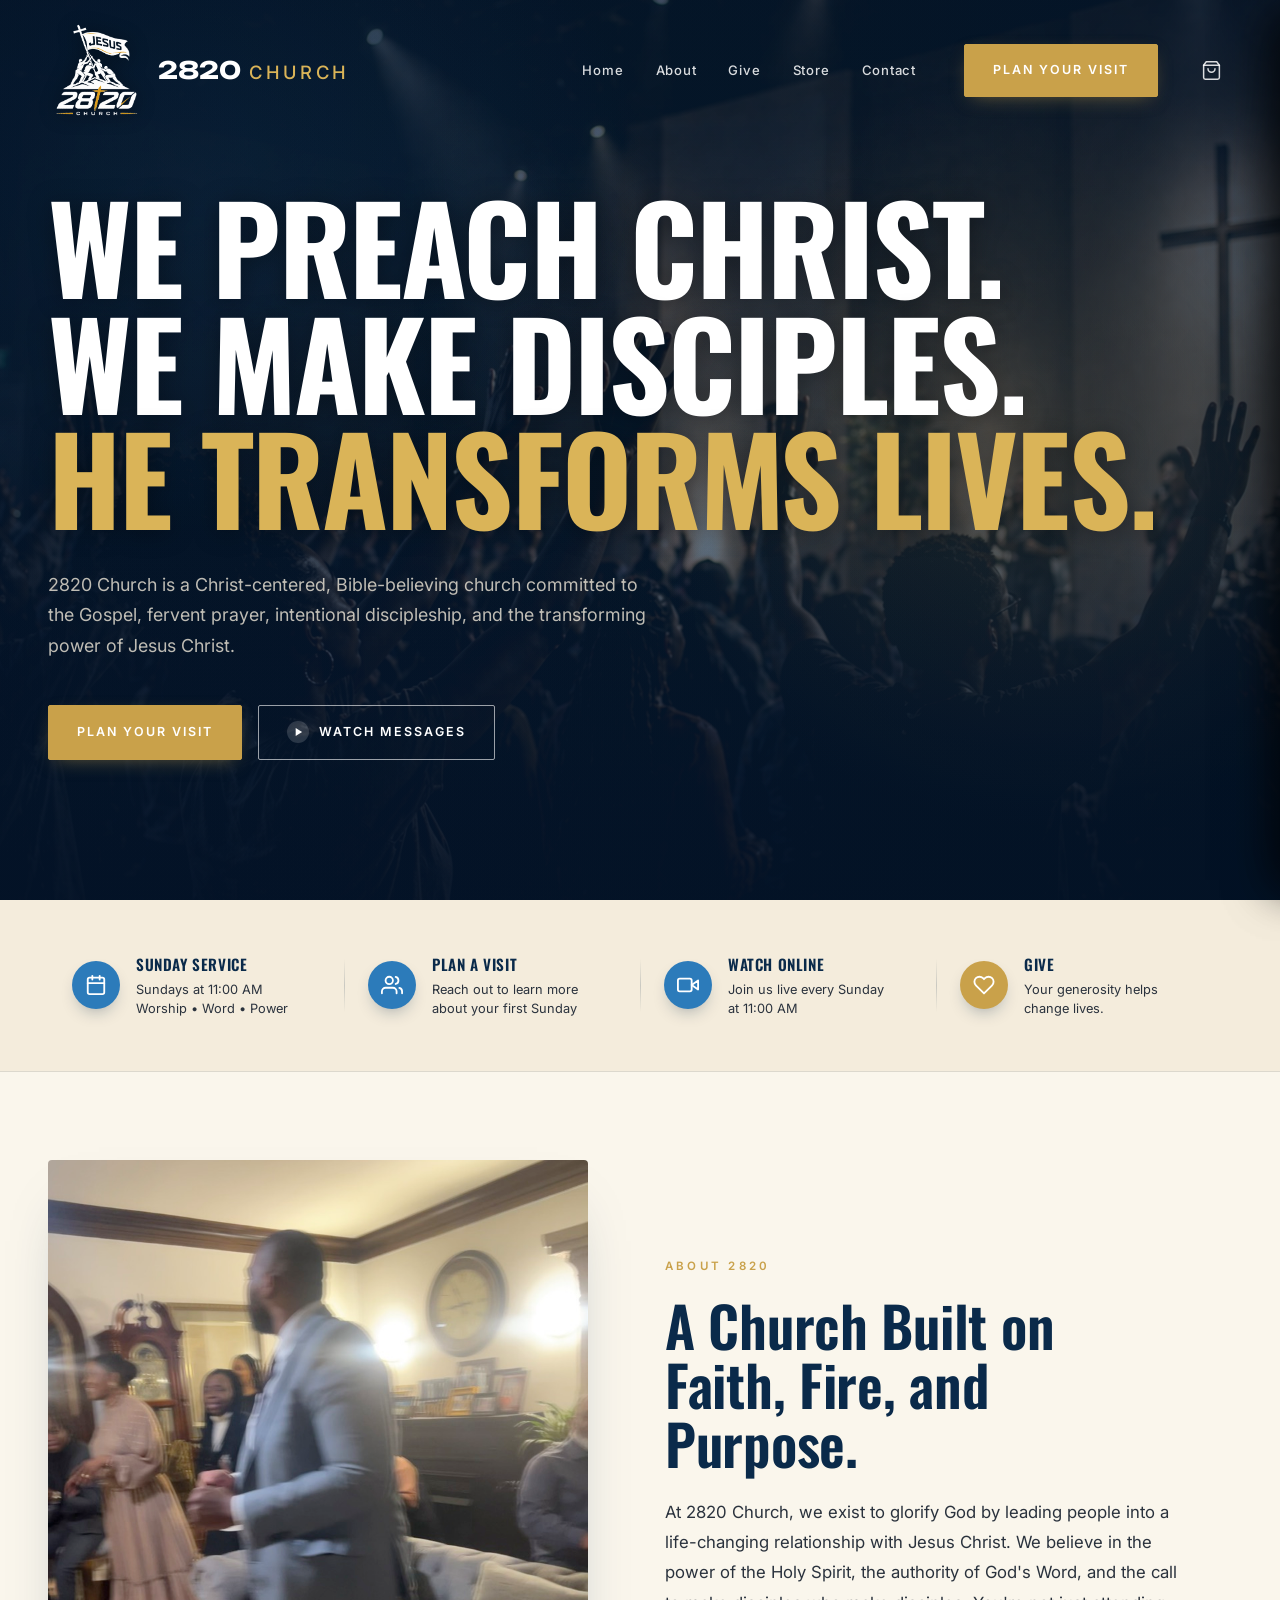
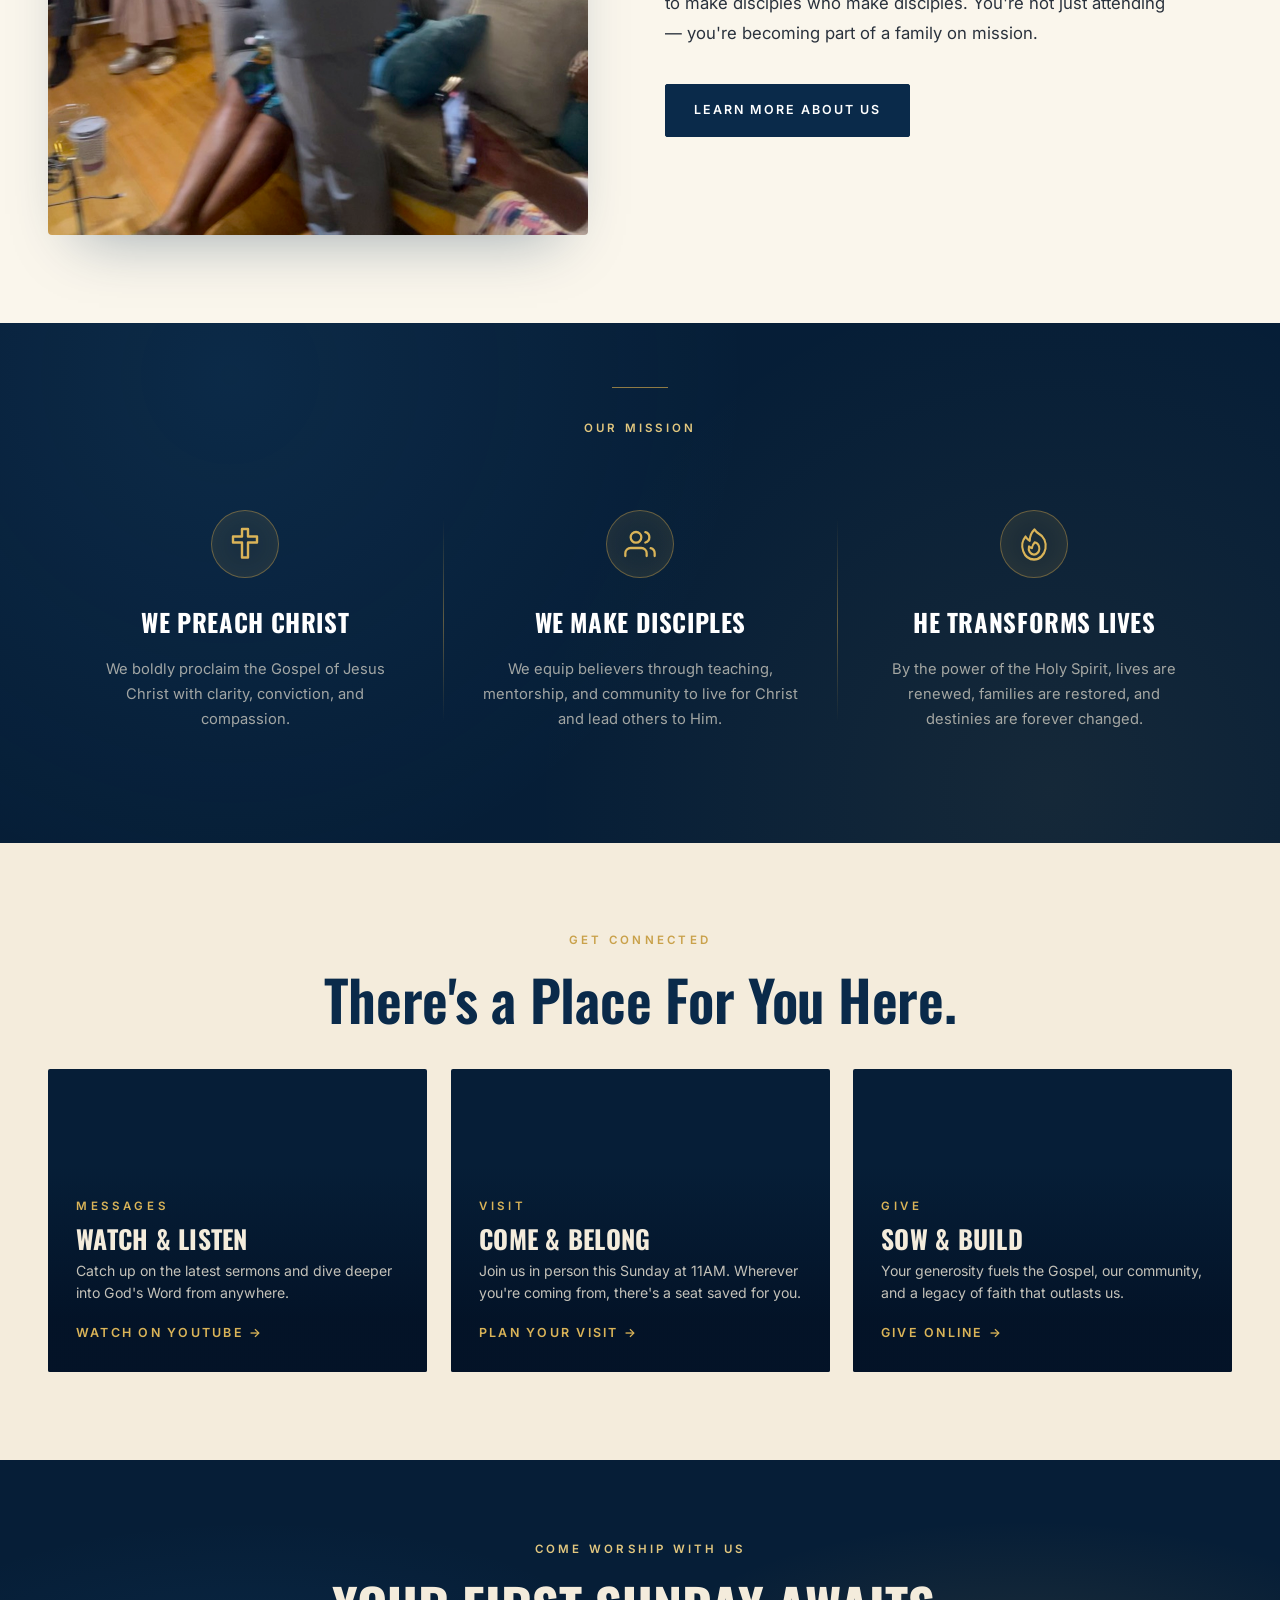
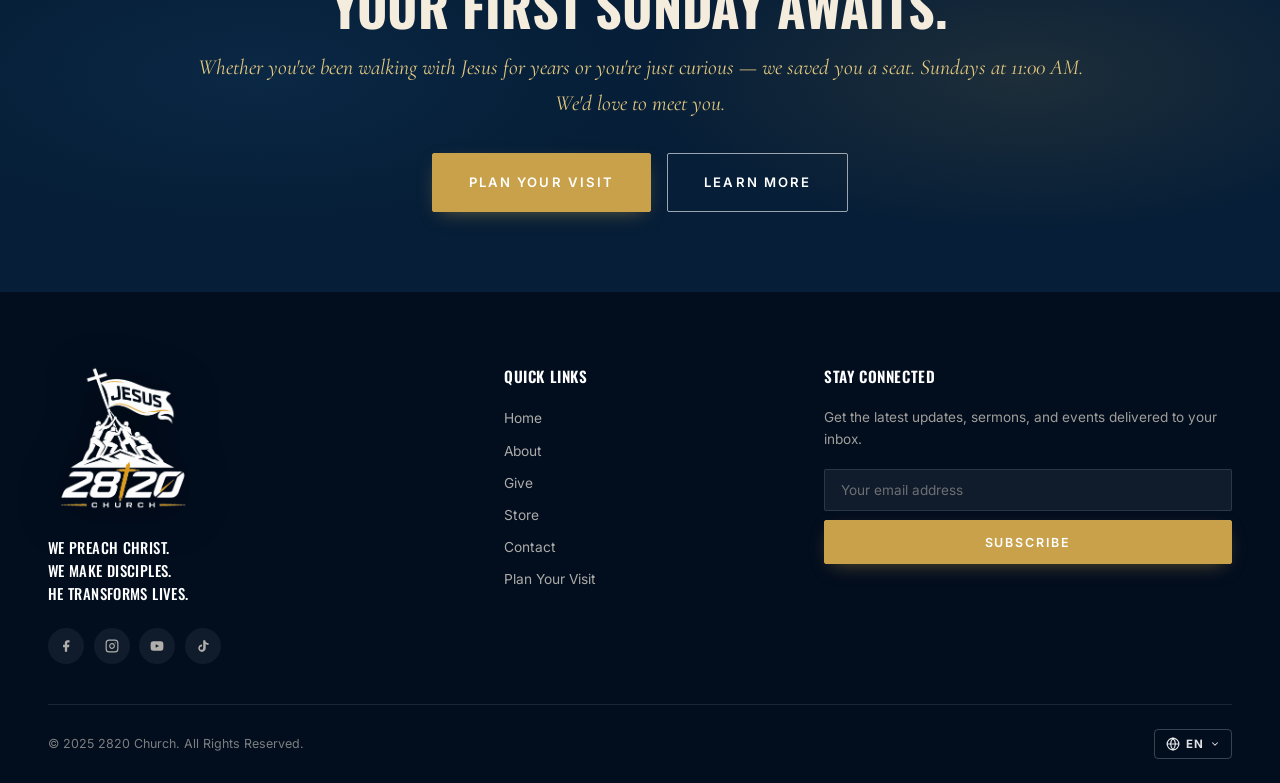
==== index.html @ 66383fca "Initial commit: 2820 Church website Static site — home, about, messages, events, give, store, produc" ====
<!DOCTYPE html>
<html lang="en">
<head>
  <meta charset="UTF-8" />
  <meta name="viewport" content="width=device-width, initial-scale=1.0" />
  <title>2820 Church — We Preach Christ</title>
  <meta name="description" content="2820 Church is a Christ-centered, Bible-believing church committed to the Gospel, fervent prayer, intentional discipleship, and the transforming power of Jesus Christ." />
  <link rel="icon" type="image/png" href="assets/2820-logo.png" />
  <link rel="apple-touch-icon" href="assets/2820-logo.png" />
  <link rel="preconnect" href="https://fonts.googleapis.com" />
  <link rel="preconnect" href="https://fonts.gstatic.com" crossorigin />
  <link href="https://fonts.googleapis.com/css2?family=Oswald:wght@400;500;600;700&family=Inter:wght@300;400;500;600;700&family=Cormorant+Garamond:ital,wght@1,500&family=Unbounded:wght@500;600;700;800&display=swap" rel="stylesheet" />
  <link rel="stylesheet" href="css/styles.css" />
</head>
<body>

  <!-- ============================================================
       HEADER / NAV
  ============================================================ -->
  <header class="site-header" id="site-header">
    <div class="site-header__inner">
      <div class="site-header__brand">
        <a href="index.html" class="site-header__home-link" aria-label="2820 Church — Home">
          <img src="assets/2820-logo.png" alt="" class="site-header__logo" onerror="this.style.display='none'" />
        </a>
        <span class="site-header__wordmark" aria-hidden="true">
          <span class="site-header__wordmark-num">2820</span>
          <span class="site-header__wordmark-sub">Church</span>
        </span>
      </div>

      <nav class="site-header__nav" aria-label="Main navigation">
        <a href="index.html" class="nav-link is-active">Home</a>
        <a href="about.html" class="nav-link">About</a>
        <a href="give.html" class="nav-link">Give</a>
        <a href="store.html" class="nav-link">Store</a>
        <a href="contact.html" class="nav-link">Contact</a>
      </nav>

      <a href="contact.html" class="btn btn--primary site-header__cta">Plan Your Visit</a>

      <button class="site-header__burger" id="burger" aria-label="Toggle menu" aria-expanded="false">
        <span></span><span></span><span></span>
      </button>
    </div>

    <div class="site-mobile-nav" id="mobile-nav" aria-hidden="true">
      <a href="index.html" class="m-link">Home</a>
      <a href="about.html" class="m-link">About</a>
      <a href="give.html" class="m-link">Give</a>
      <a href="store.html" class="m-link">Store</a>
      <a href="contact.html" class="m-link">Contact</a>
      <a href="contact.html" class="btn btn--primary m-cta">Plan Your Visit</a>
      <!-- Language Selection -->
      <div class="m-lang-row">
        <span class="m-lang-label">Language</span>
        <div class="m-lang-btns">
          <button class="m-lang-btn" data-lang="en">🇺🇸 EN</button>
          <button class="m-lang-btn" data-lang="es">🇪🇸 ES</button>
          <button class="m-lang-btn" data-lang="fr">🇫🇷 FR</button>
          <button class="m-lang-btn" data-lang="ht">🇭🇹 HT</button>
        </div>
      </div>
    </div>
  </header>

  <main id="top">

    <!-- ============================================================
         HERO
    ============================================================ -->
    <section class="hero" aria-label="Welcome to 2820 Church">
      <div class="hero__bg" style="background-image: url('assets/hero-worship.jpg')"></div>
      <div class="hero__overlay"></div>

      <div class="hero__inner">
        <h1 class="hero__headline">
          <span class="hero__line hero__line--1">We Preach Christ.</span>
          <span class="hero__line hero__line--2">We Make Disciples.</span>
          <span class="hero__line hero__line--3 hero__line--gold">He Transforms Lives.</span>
        </h1>

        <p class="hero__sub">
          2820 Church is a Christ-centered, Bible-believing church committed to the Gospel,
          fervent prayer, intentional discipleship, and the transforming power of Jesus Christ.
        </p>

        <div class="hero__actions">
          <a href="contact.html" class="btn btn--primary">Plan Your Visit</a>
          <a href="https://www.youtube.com/@2820Church" target="_blank" rel="noopener noreferrer" class="btn btn--outline btn--with-icon">
            <span class="btn__play" aria-hidden="true">
              <svg viewBox="0 0 24 24" width="14" height="14" fill="currentColor"><path d="M8 5v14l11-7z"/></svg>
            </span>
            Watch Messages
          </a>
        </div>
      </div>
    </section>

    <!-- ============================================================
         QUICK INFO STRIP
    ============================================================ -->
    <section class="info-strip" aria-label="Quick info">
      <div class="info-strip__inner">

        <div class="info-block reveal">
          <div class="info-block__icon" style="background: var(--cerulean)">
            <svg viewBox="0 0 24 24" width="22" height="22" fill="none" stroke="white" stroke-width="2" stroke-linecap="round" stroke-linejoin="round"><rect x="3" y="4" width="18" height="18" rx="2" ry="2"/><line x1="16" y1="2" x2="16" y2="6"/><line x1="8" y1="2" x2="8" y2="6"/><line x1="3" y1="10" x2="21" y2="10"/></svg>
          </div>
          <div class="info-block__text">
            <p class="info-block__title">Sunday Service</p>
            <p class="info-block__detail">Sundays at 11:00 AM<br>Worship • Word • Power</p>
          </div>
        </div>

        <div class="info-block reveal reveal--d1">
          <div class="info-block__icon" style="background: var(--cerulean)">
            <svg viewBox="0 0 24 24" width="22" height="22" fill="none" stroke="white" stroke-width="2" stroke-linecap="round" stroke-linejoin="round"><path d="M17 21v-2a4 4 0 0 0-4-4H5a4 4 0 0 0-4 4v2"/><circle cx="9" cy="7" r="4"/><path d="M23 21v-2a4 4 0 0 0-3-3.87"/><path d="M16 3.13a4 4 0 0 1 0 7.75"/></svg>
          </div>
          <div class="info-block__text">
            <p class="info-block__title">Plan A Visit</p>
            <p class="info-block__detail">Reach out to learn more<br>about your first Sunday</p>
          </div>
        </div>

        <div class="info-block reveal reveal--d2">
          <div class="info-block__icon" style="background: var(--cerulean)">
            <svg viewBox="0 0 24 24" width="22" height="22" fill="none" stroke="white" stroke-width="2" stroke-linecap="round" stroke-linejoin="round"><polygon points="23 7 16 12 23 17 23 7"/><rect x="1" y="5" width="15" height="14" rx="2" ry="2"/></svg>
          </div>
          <div class="info-block__text">
            <p class="info-block__title">Watch Online</p>
            <p class="info-block__detail">Join us live every Sunday<br>at 11:00 AM</p>
          </div>
        </div>

        <div class="info-block reveal reveal--d3">
          <div class="info-block__icon" style="background: var(--gold)">
            <svg viewBox="0 0 24 24" width="22" height="22" fill="none" stroke="white" stroke-width="2" stroke-linecap="round" stroke-linejoin="round"><path d="M20.84 4.61a5.5 5.5 0 0 0-7.78 0L12 5.67l-1.06-1.06a5.5 5.5 0 0 0-7.78 7.78l1.06 1.06L12 21.23l7.78-7.78 1.06-1.06a5.5 5.5 0 0 0 0-7.78z"/></svg>
          </div>
          <div class="info-block__text">
            <p class="info-block__title">Give</p>
            <p class="info-block__detail">Your generosity helps<br>change lives.</p>
          </div>
        </div>

      </div>
    </section>

    <!-- ============================================================
         ABOUT (preview)
    ============================================================ -->
    <section class="about" id="about" aria-labelledby="about-heading">
      <div class="about__inner">
        <div class="about__image about__image--video reveal reveal--scale">
          <video class="about__video" autoplay muted loop playsinline preload="metadata"
            poster="assets/fire-faith-purpose-poster.jpg"
            aria-label="2820 Church — a church built on faith, fire, and purpose">
            <source src="assets/fire-faith-purpose.mp4" type="video/mp4" />
          </video>
        </div>
        <div class="about__content">
          <p class="section-label reveal">About 2820</p>
          <h2 class="section-headline reveal reveal--d1" id="about-heading">
            A Church Built on Faith, Fire, and Purpose.
          </h2>
          <p class="about__body reveal reveal--d2">
            At 2820 Church, we exist to glorify God by leading people into a life-changing
            relationship with Jesus Christ. We believe in the power of the Holy Spirit,
            the authority of God's Word, and the call to make disciples who make disciples.
            You're not just attending — you're becoming part of a family on mission.
          </p>
          <a href="about.html" class="btn btn--secondary reveal reveal--d3">Learn More About Us</a>
        </div>
      </div>
    </section>

    <!-- ============================================================
         MISSION STRIP
    ============================================================ -->
    <section class="mission" id="mission" aria-labelledby="mission-heading">
      <div class="mission__inner">
        <p class="section-label section-label--center section-label--light reveal" id="mission-heading">Our Mission</p>

        <div class="mission__grid">
          <div class="mission-block reveal">
            <div class="mission-block__icon">
              <svg viewBox="0 0 24 24" width="36" height="36" fill="none" stroke="currentColor" stroke-width="1.6" stroke-linecap="round" stroke-linejoin="round"><path d="M10 2 h4 v5 h6 v4 h-6 v10 h-4 v-10 h-6 v-4 h6 z"/></svg>
            </div>
            <h3 class="mission-block__title">We Preach Christ</h3>
            <p class="mission-block__body">We boldly proclaim the Gospel of Jesus Christ with clarity, conviction, and compassion.</p>
          </div>

          <div class="mission-block reveal reveal--d1">
            <div class="mission-block__icon">
              <svg viewBox="0 0 24 24" width="32" height="32" fill="none" stroke="currentColor" stroke-width="1.7" stroke-linecap="round" stroke-linejoin="round"><path d="M17 21v-2a4 4 0 0 0-4-4H5a4 4 0 0 0-4 4v2"/><circle cx="9" cy="7" r="4"/><path d="M23 21v-2a4 4 0 0 0-3-3.87"/><path d="M16 3.13a4 4 0 0 1 0 7.75"/></svg>
            </div>
            <h3 class="mission-block__title">We Make Disciples</h3>
            <p class="mission-block__body">We equip believers through teaching, mentorship, and community to live for Christ and lead others to Him.</p>
          </div>

          <div class="mission-block reveal reveal--d2">
            <div class="mission-block__icon">
              <svg viewBox="0 0 24 24" width="34" height="40" fill="none" stroke="currentColor" stroke-width="1.45" stroke-linecap="round" stroke-linejoin="round"><g transform="translate(0,-1.4) scale(1,1.16)"><path d="M15.36 5.2 A8.25 8.25 0 0 1 12 21 A8.25 8.25 0 0 1 6.04 7.05 A8.3 8.3 0 0 0 9 9.6 A9 9 0 0 1 12.36 2.73 A8.2 8.2 0 0 0 15.36 5.2 z"/><path d="M12 18 A3.75 3.75 0 0 0 12.5 10.53 A6 6 0 0 0 10.57 14.08 A6 6 0 0 1 8.44 13.08 A3.75 3.75 0 0 0 12 18 z"/></g></svg>
            </div>
            <h3 class="mission-block__title">He Transforms Lives</h3>
            <p class="mission-block__body">By the power of the Holy Spirit, lives are renewed, families are restored, and destinies are forever changed.</p>
          </div>
        </div>
      </div>
    </section>

    <!-- ============================================================
         CONNECT STRIP — 3 promo cards linking to subpages
    ============================================================ -->
    <section class="connect-strip" aria-label="Get connected">
      <div class="connect-strip__inner">
        <p class="section-label section-label--center reveal">Get Connected</p>
        <h2 class="section-headline section-headline--center reveal reveal--d1">There's a Place For You Here.</h2>

        <div class="connect-grid">
          <a href="https://www.youtube.com/@2820Church" target="_blank" rel="noopener noreferrer" class="connect-card reveal reveal--d1">
            <div class="connect-card__bg" style="background-image: url('assets/sermon-main.jpg')"></div>
            <div class="connect-card__content">
              <p class="connect-card__label">Messages</p>
              <h3 class="connect-card__title">Watch &amp; Listen</h3>
              <p class="connect-card__sub">Catch up on the latest sermons and dive deeper into God's Word from anywhere.</p>
              <span class="connect-card__arrow">Watch on YouTube →</span>
            </div>
          </a>

          <a href="contact.html" class="connect-card reveal reveal--d2">
            <div class="connect-card__bg" style="background-image: url('assets/giving-worship.jpg')"></div>
            <div class="connect-card__content">
              <p class="connect-card__label">Visit</p>
              <h3 class="connect-card__title">Come &amp; Belong</h3>
              <p class="connect-card__sub">Join us in person this Sunday at 11AM. Wherever you're coming from, there's a seat saved for you.</p>
              <span class="connect-card__arrow">Plan Your Visit →</span>
            </div>
          </a>

          <a href="give.html" class="connect-card reveal reveal--d3">
            <div class="connect-card__bg" style="background-image: url('assets/church-building.jpg')"></div>
            <div class="connect-card__content">
              <p class="connect-card__label">Give</p>
              <h3 class="connect-card__title">Sow &amp; Build</h3>
              <p class="connect-card__sub">Your generosity fuels the Gospel, our community, and a legacy of faith that outlasts us.</p>
              <span class="connect-card__arrow">Give Online →</span>
            </div>
          </a>
        </div>
      </div>
    </section>

    <!-- ============================================================
         CTA BANNER — Plan Your Visit
    ============================================================ -->
    <section class="cta-banner" aria-label="Plan your visit">
      <div class="cta-banner__bg" aria-hidden="true"></div>
      <div class="cta-banner__inner">
        <p class="section-label section-label--center section-label--light reveal">Come Worship With Us</p>
        <h2 class="cta-banner__title reveal reveal--d1">Your First Sunday Awaits.</h2>
        <p class="cta-banner__sub reveal reveal--d2">
          Whether you've been walking with Jesus for years or you're just curious — we saved you a seat.
          Sundays at 11:00 AM. We'd love to meet you.
        </p>
        <div class="cta-banner__actions reveal reveal--d3">
          <a href="contact.html" class="btn btn--primary btn--lg">Plan Your Visit</a>
          <a href="about.html" class="btn btn--outline btn--lg">Learn More</a>
        </div>
      </div>
    </section>

  </main>

  <!-- ============================================================
       FOOTER
  ============================================================ -->
  <footer class="site-footer" aria-label="Site footer">
    <div class="site-footer__main">
      <div class="site-footer__brand reveal">
        <div class="site-footer__brand-row">
          <a href="index.html" class="site-footer__home-link" aria-label="2820 Church — Home">
            <img src="assets/2820-logo.png" alt="2820 Church" class="site-footer__logo" onerror="this.style.display='none'" />
          </a>
        </div>
        <p class="site-footer__tagline">
          We preach Christ.<br>
          We make disciples.<br>
          He transforms lives.
        </p>
        <div class="site-footer__social" aria-label="Social media">
          <a href="https://www.facebook.com/2820church" target="_blank" rel="noopener noreferrer" aria-label="Facebook"><svg width="14" height="14" viewBox="0 0 24 24" fill="currentColor"><path d="M18 2h-3a5 5 0 0 0-5 5v3H7v4h3v8h4v-8h3l1-4h-4V7a1 1 0 0 1 1-1h3z"/></svg></a>
          <a href="https://www.instagram.com/2820church" target="_blank" rel="noopener noreferrer" aria-label="Instagram"><svg width="14" height="14" viewBox="0 0 24 24" fill="none" stroke="currentColor" stroke-width="2" stroke-linecap="round" stroke-linejoin="round"><rect x="2" y="2" width="20" height="20" rx="5"/><path d="M16 11.37A4 4 0 1 1 12.63 8 4 4 0 0 1 16 11.37z"/><line x1="17.5" y1="6.5" x2="17.51" y2="6.5"/></svg></a>
          <a href="https://www.youtube.com/@2820Church" target="_blank" rel="noopener noreferrer" aria-label="YouTube"><svg width="14" height="14" viewBox="0 0 24 24" fill="currentColor"><path d="M22.54 6.42a2.78 2.78 0 0 0-1.95-1.96C18.88 4 12 4 12 4s-6.88 0-8.59.46a2.78 2.78 0 0 0-1.95 1.96A29 29 0 0 0 1 12a29 29 0 0 0 .46 5.58A2.78 2.78 0 0 0 3.41 19.6C5.12 20 12 20 12 20s6.88 0 8.59-.46a2.78 2.78 0 0 0 1.95-1.95A29 29 0 0 0 23 12a29 29 0 0 0-.46-5.58zM9.75 15.02V8.98L15.5 12l-5.75 3.02z"/></svg></a>
          <a href="https://www.tiktok.com/@2820church" target="_blank" rel="noopener noreferrer" aria-label="TikTok"><svg width="14" height="14" viewBox="0 0 24 24" fill="currentColor"><path d="M19.59 6.69a4.83 4.83 0 0 1-3.77-4.25V2h-3.45v13.67a2.89 2.89 0 0 1-5.2 1.74 2.89 2.89 0 0 1 2.31-4.64 2.93 2.93 0 0 1 .88.13V9.4a6.84 6.84 0 0 0-1-.05A6.33 6.33 0 0 0 5.8 20.1a6.34 6.34 0 0 0 10.86-4.43V8.65a8.16 8.16 0 0 0 4.77 1.52v-3.4a4.85 4.85 0 0 1-1.84-.08z"/></svg></a>
        </div>
      </div>

      <div class="site-footer__col reveal reveal--d1">
        <p class="site-footer__col-title">Quick Links</p>
        <ul>
          <li><a href="index.html">Home</a></li>
          <li><a href="about.html">About</a></li>
          <li><a href="give.html">Give</a></li>
          <li><a href="store.html">Store</a></li>
          <li><a href="contact.html">Contact</a></li>
          <li><a href="contact.html">Plan Your Visit</a></li>
        </ul>
      </div>

      <div class="site-footer__col site-footer__newsletter reveal reveal--d3">
        <p class="site-footer__col-title">Stay Connected</p>
        <p class="site-footer__newsletter-body">
          Get the latest updates, sermons, and events delivered to your inbox.
        </p>
        <form class="site-footer__form" name="newsletter" method="POST" data-netlify="true" netlify-honeypot="bot-field">
          <input type="hidden" name="form-name" value="newsletter" />
          <p hidden aria-hidden="true" style="display:none;"><label>Leave empty: <input name="bot-field" tabindex="-1" autocomplete="off" /></label></p>
          <label for="footer-email" class="visually-hidden">Email address</label>
          <input id="footer-email" name="email" type="email" required placeholder="Your email address" />
          <button type="submit" class="btn btn--primary">Subscribe</button>
          <p class="subscribed" style="display:none; margin-top:0.75rem; color: var(--soft-gold); font-size:0.8rem;">Thanks — you're subscribed.</p>
        </form>
      </div>
    </div>

    <div class="site-footer__bottom">
      <p>© 2025 2820 Church. All Rights Reserved.</p>
      <!-- Language Picker (Footer) -->
      <div class="lang-picker lang-picker--footer">
        <button class="lang-picker__btn" aria-label="Select language" aria-expanded="false">
          <svg viewBox="0 0 24 24" width="14" height="14" fill="none" stroke="currentColor" stroke-width="2" stroke-linecap="round" stroke-linejoin="round" aria-hidden="true"><circle cx="12" cy="12" r="10"/><line x1="2" y1="12" x2="22" y2="12"/><path d="M12 2a15.3 15.3 0 0 1 4 10 15.3 15.3 0 0 1-4 10 15.3 15.3 0 0 1-4-10 15.3 15.3 0 0 1 4-10z"/></svg>
          <span class="lang-picker__current">EN</span>
          <svg class="lang-picker__chevron" viewBox="0 0 24 24" width="10" height="10" fill="none" stroke="currentColor" stroke-width="2.5" stroke-linecap="round" stroke-linejoin="round" aria-hidden="true"><polyline points="6 9 12 15 18 9"/></svg>
        </button>
        <ul class="lang-picker__menu" role="listbox" aria-label="Select language">
          <li><button data-lang="en" role="option">🇺🇸 English</button></li>
          <li><button data-lang="es" role="option">🇪🇸 Español</button></li>
          <li><button data-lang="fr" role="option">🇫🇷 Français</button></li>
          <li><button data-lang="ht" role="option">🇭🇹 Kreyòl Ayisyen</button></li>
        </ul>
      </div>
    </div>
  </footer>

  <!-- Google Translate (hidden element) -->
  <div id="google_translate_element" style="display:none" aria-hidden="true"></div>
  <script src="js/translate.js"></script>
  <script src="https://translate.google.com/translate_a/element.js?cb=googleTranslateElementInit" async></script>
  <script src="js/main.js" defer></script>
  <script src="js/cart.js" defer></script>
</body>
</html>
---- css/styles.css ----
/* ============================================================
   2820 CHURCH — STYLES
   Palette: Navy / Cream / Gold / Cerulean
   Type: Oswald (display), Inter (body), Cormorant (accent)
============================================================ */

:root {
  /* Color tokens — deeper, richer navy palette */
  --navy: #0A2A4A;
  --navy-deep: #061E37;
  --navy-darker: #03152A;
  --navy-ink: #020D1E;
  --cream: #F4ECDC;
  --cream-soft: #FAF6EC;
  --cream-warm: #EEE5D2;
  --gold: #C9A14A;
  --gold-bright: #DAB458;
  --gold-deep: #A88433;
  --soft-gold: #E2C77F;
  --cerulean: #2C7BBA;
  --cerulean-bright: #3F95D9;
  --cerulean-deep: #1F5A8A;
  --ink: #14181F;
  --ink-soft: #2A323D;
  --muted: #6F7681;
  --line: rgba(10, 42, 74, 0.10);
  --line-light: rgba(244, 236, 220, 0.18);

  /* Layout */
  --container: 1280px;
  --gutter: clamp(1.25rem, 4vw, 3rem);

  /* Easing */
  --ease: cubic-bezier(0.22, 1, 0.36, 1);
}

/* ============================================================
   RESET / BASE
============================================================ */
*, *::before, *::after { box-sizing: border-box; margin: 0; padding: 0; }
html { scroll-behavior: smooth; -webkit-text-size-adjust: 100%; }
body {
  font-family: 'Inter', system-ui, sans-serif;
  font-weight: 400;
  font-size: 16px;
  line-height: 1.65;
  color: var(--ink);
  background: var(--cream-soft);
  -webkit-font-smoothing: antialiased;
  -moz-osx-font-smoothing: grayscale;
  overflow-x: hidden;
}
img { display: block; max-width: 100%; height: auto; }
a { color: inherit; text-decoration: none; }
button { font-family: inherit; cursor: pointer; border: none; background: none; }
ul { list-style: none; }
.visually-hidden { position: absolute; width: 1px; height: 1px; overflow: hidden; clip: rect(0 0 0 0); white-space: nowrap; }

/* ============================================================
   TYPOGRAPHY UTILITIES
============================================================ */
.section-label {
  font-family: 'Inter', sans-serif;
  font-size: 0.72rem;
  font-weight: 600;
  letter-spacing: 0.28em;
  text-transform: uppercase;
  color: var(--gold);
  margin-bottom: 1.25rem;
}
.section-label--center { text-align: center; }
.section-label--light { color: var(--soft-gold); }
.section-headline--center { text-align: center; margin-left: auto; margin-right: auto; max-width: 720px; }
.section-headline--light { color: var(--cream); }

.section-headline {
  font-family: 'Oswald', sans-serif;
  font-weight: 600;
  font-size: clamp(2rem, 4.5vw, 3.5rem);
  line-height: 1.05;
  letter-spacing: -0.005em;
  color: var(--navy);
  text-transform: none;
}

/* ============================================================
   BUTTONS
============================================================ */
.btn {
  display: inline-flex;
  align-items: center;
  justify-content: center;
  gap: 0.65rem;
  padding: 0.95rem 1.75rem;
  font-family: 'Inter', sans-serif;
  font-size: 0.78rem;
  font-weight: 600;
  letter-spacing: 0.16em;
  text-transform: uppercase;
  border: 1.5px solid transparent;
  border-radius: 2px;
  transition: transform 280ms var(--ease), background 280ms var(--ease),
              color 280ms var(--ease), box-shadow 280ms var(--ease),
              border-color 280ms var(--ease);
  white-space: nowrap;
  user-select: none;
}
.btn--primary {
  background: var(--gold);
  color: #fff;
  border-color: var(--gold);
  box-shadow: 0 6px 20px -8px rgba(200, 162, 74, 0.55);
}
.btn--primary:hover {
  background: var(--gold-bright);
  border-color: var(--gold-bright);
  transform: translateY(-2px);
  box-shadow: 0 12px 28px -8px rgba(200, 162, 74, 0.7);
}
.btn--outline {
  background: transparent;
  color: #fff;
  border-color: rgba(255,255,255,0.6);
}
.btn--outline:hover {
  background: rgba(255,255,255,0.08);
  border-color: #fff;
  transform: translateY(-2px);
}
.btn--secondary {
  background: var(--navy);
  color: #fff;
  border-color: var(--navy);
}
.btn--secondary:hover {
  background: var(--navy-deep);
  border-color: var(--navy-deep);
  transform: translateY(-2px);
  box-shadow: 0 10px 24px -10px rgba(11, 45, 79, 0.6);
}
.btn--lg { padding: 1.1rem 2.25rem; font-size: 0.82rem; }
.btn--sm { padding: 0.6rem 1.1rem; font-size: 0.7rem; }
.btn--with-icon .btn__play {
  display: inline-flex;
  align-items: center;
  justify-content: center;
  width: 22px; height: 22px;
  border-radius: 50%;
  background: rgba(255,255,255,0.15);
  transition: background 240ms var(--ease);
}
.btn--with-icon:hover .btn__play { background: rgba(255,255,255,0.3); }

/* ============================================================
   HEADER
============================================================ */
.site-header {
  position: fixed;
  top: 0; left: 0; right: 0;
  z-index: 100;
  background: rgba(11, 45, 79, 0);
  backdrop-filter: blur(0px);
  transition: background 380ms var(--ease), box-shadow 380ms var(--ease),
              padding 380ms var(--ease), backdrop-filter 380ms var(--ease);
  padding: 1.4rem 0;
}
.site-header.is-scrolled {
  background: rgba(11, 45, 79, 0.94);
  backdrop-filter: blur(10px);
  box-shadow: 0 10px 30px -18px rgba(0,0,0,0.4);
  padding: 0.85rem 0;
}
.site-header__inner {
  max-width: var(--container);
  margin: 0 auto;
  padding: 0 var(--gutter);
  display: flex;
  align-items: center;
  justify-content: space-between;
  gap: 2rem;
}
.site-header__brand {
  display: flex;
  align-items: center;
  gap: 0.85rem;
  flex-shrink: 0;
  line-height: 1;
}
.site-header__home-link {
  display: inline-flex;
  align-items: center;
  border-radius: 6px;
  padding: 4px;
  margin: -4px;
  transition: transform 260ms var(--ease), filter 260ms var(--ease);
  cursor: pointer;
}
.site-header__home-link:hover {
  transform: translateY(-1px) scale(1.04);
}
.site-header__home-link:focus-visible {
  outline: 2px solid var(--gold-bright);
  outline-offset: 4px;
}
.site-header__logo {
  height: 96px;
  width: auto;
  transition: height 380ms var(--ease), filter 260ms var(--ease);
  /* logo already has white wordmark + gold cross on transparent bg */
  filter: drop-shadow(0 2px 10px rgba(0, 0, 0, 0.45));
  display: block;
}
.site-header.is-scrolled .site-header__logo { height: 76px; }
.site-header__home-link:hover .site-header__logo {
  filter: drop-shadow(0 2px 10px rgba(201, 161, 74, 0.22));
}
.site-header__wordmark {
  display: flex;
  flex-direction: row;
  align-items: baseline;
  gap: 0.5rem;
  line-height: 1;
  white-space: nowrap;
}
.site-header__wordmark-num {
  font-family: 'Unbounded', 'Oswald', sans-serif;
  font-weight: 700;
  font-size: 1.5rem;
  color: #fff;
  letter-spacing: 0.005em;
  line-height: 1;
}
.site-header__wordmark-sub {
  font-family: 'Inter', sans-serif;
  font-weight: 500;
  font-size: 1.15rem;
  color: var(--gold-bright);
  letter-spacing: 0.2em;
  text-transform: uppercase;
  line-height: 1;
}

.site-header__nav {
  display: flex;
  align-items: center;
  gap: 2rem;
  margin-left: auto;
  margin-right: 1rem;
  padding-left: 3.5rem;
}
.nav-link {
  position: relative;
  font-size: 0.82rem;
  font-weight: 500;
  letter-spacing: 0.06em;
  color: rgba(255, 255, 255, 0.85);
  padding: 0.4rem 0;
  transition: color 240ms var(--ease);
}
.nav-link::after {
  content: '';
  position: absolute;
  left: 0; bottom: -2px;
  width: 0; height: 1.5px;
  background: var(--gold);
  transition: width 320ms var(--ease);
}
.nav-link:hover { color: #fff; }
.nav-link:hover::after,
.nav-link.is-active::after { width: 100%; }
.nav-link.is-active { color: #fff; }

.site-header__cta { flex-shrink: 0; }

.site-header__burger {
  display: none;
  flex-direction: column;
  justify-content: space-between;
  width: 28px;
  height: 20px;
  padding: 0;
  z-index: 110;
}
.site-header__burger span {
  display: block;
  width: 100%;
  height: 2px;
  background: #fff;
  border-radius: 2px;
  transition: transform 320ms var(--ease), opacity 240ms var(--ease);
  transform-origin: center;
}
.site-header__burger.is-open span:nth-child(1) { transform: translateY(9px) rotate(45deg); }
.site-header__burger.is-open span:nth-child(2) { opacity: 0; }
.site-header__burger.is-open span:nth-child(3) { transform: translateY(-9px) rotate(-45deg); }

/* Mobile nav */
.site-mobile-nav {
  position: fixed;
  top: 0; right: 0;
  width: min(82%, 360px);
  height: 100vh;
  background: var(--navy-darker);
  padding: 6rem 2rem 2rem;
  display: flex;
  flex-direction: column;
  gap: 0.4rem;
  transform: translateX(100%);
  transition: transform 460ms var(--ease);
  z-index: 105;
  box-shadow: -20px 0 40px -10px rgba(0,0,0,0.5);
  overflow-y: auto;
}
.site-mobile-nav.is-open { transform: translateX(0); }
.site-mobile-nav .m-link {
  font-family: 'Oswald', sans-serif;
  font-size: 1.4rem;
  font-weight: 500;
  letter-spacing: 0.04em;
  color: #fff;
  padding: 0.85rem 0;
  border-bottom: 1px solid rgba(255,255,255,0.08);
  opacity: 0;
  transform: translateX(20px);
  transition: opacity 400ms var(--ease), transform 400ms var(--ease), color 200ms var(--ease);
}
.site-mobile-nav .m-link:hover { color: var(--gold); }
.site-mobile-nav.is-open .m-link {
  opacity: 1;
  transform: translateX(0);
}
.site-mobile-nav.is-open .m-link:nth-child(1) { transition-delay: 120ms; }
.site-mobile-nav.is-open .m-link:nth-child(2) { transition-delay: 170ms; }
.site-mobile-nav.is-open .m-link:nth-child(3) { transition-delay: 220ms; }
.site-mobile-nav.is-open .m-link:nth-child(4) { transition-delay: 270ms; }
.site-mobile-nav.is-open .m-link:nth-child(5) { transition-delay: 320ms; }
.site-mobile-nav.is-open .m-link:nth-child(6) { transition-delay: 370ms; }
.site-mobile-nav.is-open .m-link:nth-child(7) { transition-delay: 420ms; }
.site-mobile-nav .m-cta {
  margin-top: 1.5rem;
  width: 100%;
  opacity: 0;
  transform: translateX(20px);
  transition: opacity 400ms var(--ease) 480ms, transform 400ms var(--ease) 480ms,
              background 280ms var(--ease), border-color 280ms var(--ease);
}
.site-mobile-nav.is-open .m-cta { opacity: 1; transform: translateX(0); }

body.menu-open { overflow: hidden; }

/* ============================================================
   HERO
============================================================ */
.hero {
  position: relative;
  min-height: 100vh;
  display: flex;
  align-items: center;
  overflow: hidden;
  color: #fff;
  isolation: isolate;
  padding: 8rem var(--gutter) 5rem;
}
.hero__bg {
  position: absolute;
  inset: 0;
  /* fallback navy with subtle accents, used when the photo is unavailable */
  background-color: var(--navy-deep);
  background-size: cover;
  background-position: center;
  z-index: -2;
  animation: heroZoom 24s ease-out forwards;
  transform-origin: center;
  /* duotone the photo toward navy before the overlay lands on top */
  filter: saturate(0.7) contrast(1.05) brightness(0.9);
}
/* primary tint — photo reads through clearly, with a strong navy wash */
.hero__overlay {
  position: absolute;
  inset: 0;
  background:
    /* warm light leak on the right where stage lights / cross sit */
    radial-gradient(ellipse 50% 65% at 82% 50%, rgba(201, 161, 74, 0.16) 0%, transparent 65%),
    /* cool lift on the upper left for composition */
    radial-gradient(ellipse 55% 60% at 15% 20%, rgba(63, 149, 217, 0.14) 0%, transparent 65%),
    /* navy wash — translucent so the worship scene reads through */
    linear-gradient(125deg, rgba(6, 30, 55, 0.74) 0%, rgba(11, 45, 79, 0.5) 50%, rgba(6, 30, 55, 0.66) 100%);
  z-index: -1;
}
/* vignette + bottom fade so the photo dissolves into the page rhythm */
.hero__overlay::after {
  content: '';
  position: absolute;
  inset: 0;
  background:
    /* edge-darkening vignette for cinematic feel */
    radial-gradient(ellipse 85% 75% at 50% 45%, transparent 0%, rgba(3, 18, 38, 0.55) 100%),
    /* bottom fade to anchor the buttons */
    linear-gradient(180deg, transparent 55%, rgba(3, 18, 38, 0.55) 100%),
    /* extra darkening behind the headline column for legibility */
    linear-gradient(90deg, rgba(3, 18, 38, 0.35) 0%, transparent 55%);
  pointer-events: none;
}
.hero__inner {
  max-width: var(--container);
  margin: 0 auto;
  width: 100%;
  text-align: left;
}
.hero__headline {
  font-family: 'Oswald', sans-serif;
  font-weight: 700;
  font-size: clamp(3rem, 9.5vw, 7.5rem);
  line-height: 0.96;
  letter-spacing: -0.015em;
  margin-bottom: 2.25rem;
  text-transform: uppercase;
  max-width: 1180px;
  text-shadow: 0 2px 24px rgba(0, 0, 0, 0.35);
}
.hero__line {
  display: block;
  opacity: 0;
  transform: translateY(24px);
  animation: heroLineIn 1100ms var(--ease) forwards;
}
.hero__line--1 { animation-delay: 250ms; }
.hero__line--2 { animation-delay: 600ms; }
.hero__line--3 { animation-delay: 950ms; }
.hero__line--gold {
  color: var(--gold-bright);
}
.hero__sub {
  max-width: 620px;
  margin: 0 0 2.75rem;
  font-size: clamp(1.05rem, 1.4vw, 1.2rem);
  line-height: 1.7;
  color: rgba(244, 236, 220, 0.78);
  opacity: 0;
  animation: heroFadeIn 1100ms var(--ease) 1450ms forwards;
}
.hero__actions {
  display: flex;
  gap: 1rem;
  justify-content: flex-start;
  flex-wrap: wrap;
  opacity: 0;
  animation: heroFadeIn 1100ms var(--ease) 1700ms forwards;
}

@keyframes heroLineIn {
  from { opacity: 0; transform: translateY(24px); }
  to { opacity: 1; transform: translateY(0); }
}
@keyframes heroFadeIn {
  from { opacity: 0; transform: translateY(12px); }
  to { opacity: 1; transform: translateY(0); }
}
@keyframes goldGlow {
  from { opacity: 0; }
  to { opacity: 1; }
}
@keyframes heroZoom {
  from { transform: scale(1); }
  to { transform: scale(1.08); }
}

/* ============================================================
   INFO STRIP
============================================================ */
.info-strip {
  background: var(--cream);
  padding: 2.75rem var(--gutter);
  border-bottom: 1px solid var(--line);
  position: relative;
}
.info-strip__inner {
  max-width: var(--container);
  margin: 0 auto;
  display: grid;
  grid-template-columns: repeat(4, 1fr);
  gap: 0;
}
.info-block {
  display: flex;
  align-items: center;
  gap: 1rem;
  padding: 0.5rem 1.5rem;
  position: relative;
  transition: transform 320ms var(--ease);
}
.info-block + .info-block::before {
  content: '';
  position: absolute;
  left: 0; top: 18%; bottom: 18%;
  width: 1px;
  background: linear-gradient(180deg, transparent, rgba(10, 42, 74, 0.18), transparent);
}
.info-block:hover { transform: translateY(-2px); }
.info-block__icon {
  flex-shrink: 0;
  width: 48px;
  height: 48px;
  border-radius: 50%;
  display: flex;
  align-items: center;
  justify-content: center;
  box-shadow: 0 8px 18px -8px rgba(10, 42, 74, 0.45);
}
.info-block__title {
  font-family: 'Oswald', sans-serif;
  font-weight: 600;
  font-size: 0.95rem;
  letter-spacing: 0.04em;
  color: var(--navy);
  margin-bottom: 0.2rem;
  text-transform: uppercase;
}
.info-block__detail {
  font-size: 0.8rem;
  line-height: 1.5;
  color: var(--ink-soft);
}

/* ============================================================
   ABOUT
============================================================ */
.about {
  background: var(--cream-soft);
  padding: clamp(3.5rem, 7vw, 5.5rem) var(--gutter);
}
.about__inner {
  max-width: var(--container);
  margin: 0 auto;
  display: grid;
  grid-template-columns: 1fr 1.05fr;
  gap: clamp(2.5rem, 6vw, 5rem);
  align-items: center;
}
.about__image {
  aspect-ratio: 4 / 5;
  position: relative;
  overflow: hidden;
  border-radius: 4px;
  box-shadow: 0 30px 60px -30px rgba(11, 45, 79, 0.4);
}
.about__image-bg {
  position: absolute;
  inset: 0;
  background: linear-gradient(135deg, var(--navy) 0%, var(--cerulean-deep) 100%);
  background-size: cover;
  background-position: center;
  transition: transform 1200ms var(--ease);
}
.about__image:hover .about__image-bg { transform: scale(1.04); }
.about__content { max-width: 520px; }
.about__body {
  font-size: 1.05rem;
  line-height: 1.8;
  color: var(--ink-soft);
  margin: 1.5rem 0 2.25rem;
}

/* ============================================================
   MISSION STRIP
============================================================ */
.mission {
  background: var(--navy-deep);
  color: #fff;
  padding: clamp(4rem, 7vw, 5.5rem) var(--gutter);
  position: relative;
  overflow: hidden;
}
.mission::before {
  content: '';
  position: absolute;
  inset: 0;
  background:
    radial-gradient(circle at 18% 10%, rgba(63, 149, 217, 0.10), transparent 45%),
    radial-gradient(circle at 82% 90%, rgba(201, 161, 74, 0.08), transparent 45%);
  pointer-events: none;
}
/* hairline gold rule above mission grid */
.mission::after {
  content: '';
  position: absolute;
  left: 50%;
  top: clamp(3.2rem, 5vw, 4rem);
  width: 56px;
  height: 1px;
  background: var(--gold);
  transform: translateX(-50%);
  opacity: 0.7;
}
.mission__inner {
  max-width: var(--container);
  margin: 0 auto;
  position: relative;
}
.mission__inner > .section-label {
  margin-bottom: 0;
  padding-top: 0.5rem;
}
.mission__grid {
  display: grid;
  grid-template-columns: repeat(3, 1fr);
  gap: 0;
  margin-top: 3rem;
}
.mission-block {
  text-align: center;
  padding: 1.5rem 2.25rem;
  position: relative;
  transition: transform 360ms var(--ease);
}
.mission-block + .mission-block::before {
  content: '';
  position: absolute;
  left: 0; top: 12%; bottom: 12%;
  width: 1px;
  background: linear-gradient(180deg, transparent, rgba(201, 161, 74, 0.45), transparent);
}
.mission-block:hover { transform: translateY(-4px); }
.mission-block__icon {
  display: inline-flex;
  align-items: center;
  justify-content: center;
  width: 68px;
  height: 68px;
  border-radius: 50%;
  margin-bottom: 1.5rem;
  background: rgba(201, 161, 74, 0.08);
  color: var(--gold-bright);
  border: 1px solid rgba(201, 161, 74, 0.45);
  box-shadow: inset 0 0 30px rgba(201, 161, 74, 0.08);
  transition: background 320ms var(--ease), transform 320ms var(--ease), border-color 320ms var(--ease);
}
.mission-block:hover .mission-block__icon {
  background: rgba(201, 161, 74, 0.18);
  border-color: rgba(218, 180, 88, 0.7);
  transform: scale(1.06);
}
.mission-block__title {
  font-family: 'Oswald', sans-serif;
  font-weight: 700;
  font-size: 1.55rem;
  letter-spacing: 0.025em;
  color: #fff;
  margin-bottom: 0.85rem;
  text-transform: uppercase;
}
.mission-block__body {
  font-size: 0.92rem;
  line-height: 1.7;
  color: rgba(244, 236, 220, 0.65);
  max-width: 320px;
  margin: 0 auto;
}

/* ============================================================
   PASTOR / SERMON / EVENTS (3-COL)
============================================================ */
.pse {
  background: var(--cream-soft);
  padding: clamp(3.5rem, 7vw, 5.5rem) var(--gutter);
}
.pse__inner {
  max-width: var(--container);
  margin: 0 auto;
  display: grid;
  grid-template-columns: 1fr 1.15fr 1fr;
  gap: 2.5rem;
}

/* Pastor col */
.pse-pastor__name {
  font-family: 'Oswald', sans-serif;
  font-weight: 600;
  font-size: 1.65rem;
  color: var(--navy);
  margin-bottom: 1.25rem;
  text-transform: uppercase;
}
.pse-pastor__body {
  display: flex;
  flex-direction: column;
  gap: 1.25rem;
}
.pse-pastor__img {
  aspect-ratio: 4 / 3;
  background: linear-gradient(135deg, var(--cerulean) 0%, var(--navy) 100%);
  background-size: cover;
  background-position: center top;
  border-radius: 4px;
  box-shadow: 0 24px 50px -24px rgba(11, 45, 79, 0.45);
  transition: transform 600ms var(--ease);
}
.pse-pastor__img:hover { transform: translateY(-3px); }
.pse-pastor__quote {
  position: relative;
  padding: 1.5rem 1.5rem 1.25rem;
  background: #fff;
  border-left: 3px solid var(--gold);
  border-radius: 2px;
  box-shadow: 0 18px 40px -22px rgba(11,45,79,0.18);
}
.pse-pastor__mark {
  position: absolute;
  top: -0.4rem;
  left: 1rem;
  font-family: 'Cormorant Garamond', serif;
  font-style: italic;
  font-size: 4rem;
  line-height: 1;
  color: var(--gold);
  opacity: 0.4;
}
.pse-pastor__quote p {
  font-family: 'Cormorant Garamond', serif;
  font-style: italic;
  font-size: 1.05rem;
  line-height: 1.55;
  color: var(--ink-soft);
}
.pse-pastor__sig {
  margin-top: 0.75rem;
  font-family: 'Inter', sans-serif !important;
  font-style: normal !important;
  font-size: 0.7rem !important;
  font-weight: 600;
  letter-spacing: 0.18em;
  text-transform: uppercase;
  color: var(--gold) !important;
}

/* Sermon col */
.sermon-card {
  display: block;
  background: #fff;
  border-radius: 4px;
  overflow: hidden;
  box-shadow: 0 18px 40px -22px rgba(11,45,79,0.22);
  transition: transform 360ms var(--ease), box-shadow 360ms var(--ease);
}
.sermon-card:hover {
  transform: translateY(-4px);
  box-shadow: 0 28px 50px -22px rgba(11,45,79,0.32);
}
.sermon-card__thumb {
  position: relative;
  aspect-ratio: 16 / 9;
  background: linear-gradient(135deg, var(--navy) 0%, var(--navy-deep) 100%);
  background-size: cover;
  background-position: center;
  display: flex;
  flex-direction: column;
  justify-content: flex-end;
  padding: 1rem 1.25rem;
  color: #fff;
  overflow: hidden;
}
.sermon-card__thumb::after {
  content: '';
  position: absolute;
  inset: 0;
  background: linear-gradient(180deg, rgba(7,34,61,0.1) 0%, rgba(6,26,46,0.85) 100%);
}
.sermon-card__overlay-title,
.sermon-card__overlay-sub {
  position: relative;
  z-index: 1;
}
.sermon-card__overlay-title {
  display: block;
  font-family: 'Oswald', sans-serif;
  font-weight: 600;
  font-size: 1.15rem;
  text-transform: uppercase;
  letter-spacing: 0.01em;
  margin-bottom: 0.15rem;
}
.sermon-card__overlay-sub {
  font-size: 0.78rem;
  letter-spacing: 0.08em;
  color: var(--soft-gold);
  text-transform: uppercase;
}
.sermon-card__play {
  position: absolute;
  top: 50%; left: 50%;
  transform: translate(-50%, -50%);
  width: 56px; height: 56px;
  border-radius: 50%;
  background: rgba(200, 162, 74, 0.95);
  display: flex;
  align-items: center;
  justify-content: center;
  color: #fff;
  z-index: 2;
  transition: transform 320ms var(--ease), background 320ms var(--ease);
  box-shadow: 0 8px 24px rgba(0,0,0,0.4);
}
.sermon-card:hover .sermon-card__play {
  transform: translate(-50%, -50%) scale(1.08);
  background: var(--gold-bright);
}
.sermon-card__meta {
  padding: 1.25rem 1.25rem 1.25rem;
}
.sermon-card__title {
  font-family: 'Oswald', sans-serif;
  font-weight: 600;
  font-size: 1.05rem;
  color: var(--navy);
  text-transform: uppercase;
  margin-bottom: 0.25rem;
}
.sermon-card__byline {
  font-size: 0.78rem;
  color: var(--muted);
  margin-bottom: 0.9rem;
}

.sermon-list { margin-top: 1.25rem; display: flex; flex-direction: column; gap: 0.65rem; }
.sermon-row {
  display: flex;
  align-items: center;
  gap: 0.85rem;
  padding: 0.6rem;
  background: #fff;
  border-radius: 3px;
  box-shadow: 0 6px 16px -10px rgba(11,45,79,0.18);
  transition: transform 280ms var(--ease), box-shadow 280ms var(--ease);
}
.sermon-row:hover {
  transform: translateX(3px);
  box-shadow: 0 10px 22px -10px rgba(11,45,79,0.28);
}
.sermon-row__thumb {
  flex-shrink: 0;
  width: 64px; height: 48px;
  border-radius: 2px;
  background: linear-gradient(135deg, var(--cerulean) 0%, var(--navy) 100%);
  background-size: cover;
  background-position: center;
  position: relative;
  display: flex;
  align-items: center;
  justify-content: center;
  color: rgba(255,255,255,0.9);
}
.sermon-row__thumb::after {
  content: '';
  position: absolute;
  inset: 0;
  background: rgba(7,34,61,0.35);
  border-radius: 2px;
}
.sermon-row__thumb svg { position: relative; z-index: 1; }
.sermon-row__text { display: flex; flex-direction: column; gap: 0.15rem; }
.sermon-row__title {
  font-family: 'Oswald', sans-serif;
  font-weight: 500;
  font-size: 0.95rem;
  color: var(--navy);
  text-transform: uppercase;
  letter-spacing: 0.01em;
}
.sermon-row__meta {
  font-size: 0.72rem;
  color: var(--muted);
}

/* Events col */
.pse-events__head {
  display: flex;
  justify-content: space-between;
  align-items: baseline;
  flex-wrap: wrap;
  gap: 0.5rem;
  margin-bottom: 0.5rem;
}
.pse-events__viewall {
  font-size: 0.75rem;
  font-weight: 600;
  color: var(--gold);
  letter-spacing: 0.06em;
  transition: gap 240ms var(--ease), color 240ms var(--ease);
  display: inline-flex;
  gap: 0.4rem;
}
.pse-events__viewall:hover { color: var(--gold-bright); gap: 0.7rem; }

.event-card {
  display: flex;
  gap: 1rem;
  background: #fff;
  padding: 1.1rem 1.15rem;
  margin-top: 1rem;
  border-radius: 4px;
  box-shadow: 0 12px 28px -18px rgba(11,45,79,0.2);
  border-left: 3px solid var(--gold);
  transition: transform 320ms var(--ease), box-shadow 320ms var(--ease);
}
.event-card:hover {
  transform: translateY(-3px);
  box-shadow: 0 18px 36px -18px rgba(11,45,79,0.32);
}
.event-card__date {
  flex-shrink: 0;
  width: 64px;
  text-align: center;
  padding: 0.4rem 0.25rem;
  background: var(--cream);
  border-radius: 3px;
  display: flex;
  flex-direction: column;
  justify-content: center;
}
.event-card__month {
  display: block;
  font-family: 'Oswald', sans-serif;
  font-weight: 600;
  font-size: 0.7rem;
  letter-spacing: 0.16em;
  color: var(--gold);
  text-transform: uppercase;
}
.event-card__day {
  display: block;
  font-family: 'Oswald', sans-serif;
  font-weight: 700;
  font-size: 1.7rem;
  line-height: 1;
  color: var(--navy);
  margin: 0.15rem 0 0.1rem;
}
.event-card__weekday {
  display: block;
  font-size: 0.65rem;
  letter-spacing: 0.18em;
  color: var(--muted);
  text-transform: uppercase;
}
.event-card__title {
  font-family: 'Oswald', sans-serif;
  font-weight: 600;
  font-size: 1.05rem;
  color: var(--navy);
  text-transform: uppercase;
  margin-bottom: 0.1rem;
}
.event-card__when {
  font-size: 0.74rem;
  color: var(--gold);
  font-weight: 600;
  letter-spacing: 0.02em;
  margin-bottom: 0.35rem;
}
.event-card__desc {
  font-size: 0.85rem;
  line-height: 1.55;
  color: var(--ink-soft);
}

/* ============================================================
   GIVING
============================================================ */
.giving {
  position: relative;
  background: var(--navy-deep);
  color: #fff;
  padding: clamp(3.5rem, 7vw, 5.5rem) var(--gutter);
  overflow: hidden;
  isolation: isolate;
}
.giving__bg-pattern {
  position: absolute;
  inset: 0;
  background:
    radial-gradient(circle at 15% 20%, rgba(201,161,74,0.10) 0%, transparent 40%),
    radial-gradient(circle at 85% 80%, rgba(63,149,217,0.10) 0%, transparent 45%);
  z-index: -1;
}
.giving__inner {
  max-width: var(--container);
  margin: 0 auto;
  display: grid;
  grid-template-columns: 1.15fr 1fr;
  gap: clamp(2rem, 5vw, 4rem);
  align-items: center;
}
.giving__headline {
  font-family: 'Oswald', sans-serif;
  font-weight: 600;
  font-size: clamp(2rem, 4.5vw, 3.4rem);
  line-height: 1.05;
  margin-bottom: 1.25rem;
  text-transform: none;
}
.giving__body {
  font-size: 1.05rem;
  line-height: 1.75;
  color: rgba(245, 239, 226, 0.78);
  max-width: 540px;
  margin-bottom: 2.5rem;
}
.giving__features {
  display: grid;
  grid-template-columns: repeat(3, 1fr);
  gap: 1.25rem;
  margin-bottom: 2.25rem;
}
.giving-feature {
  display: flex;
  flex-direction: column;
  align-items: flex-start;
  gap: 0.6rem;
}
.giving-feature__icon {
  width: 44px; height: 44px;
  border-radius: 50%;
  display: flex;
  align-items: center;
  justify-content: center;
  background: rgba(200, 162, 74, 0.15);
  color: var(--gold);
  border: 1px solid rgba(200, 162, 74, 0.35);
}
.giving-feature__title {
  font-family: 'Oswald', sans-serif;
  font-weight: 600;
  font-size: 0.92rem;
  text-transform: uppercase;
  letter-spacing: 0.02em;
  color: #fff;
}
.giving-feature__sub {
  font-size: 0.78rem;
  color: rgba(245, 239, 226, 0.6);
  line-height: 1.45;
}
.giving__cta { margin-right: 1rem; }
.giving__thanks {
  display: inline-block;
  margin-top: 1.25rem;
  font-family: 'Cormorant Garamond', serif;
  font-style: italic;
  font-size: 1rem;
  color: var(--soft-gold);
}
.giving__image {
  aspect-ratio: 4 / 5;
  background: linear-gradient(135deg, var(--navy-deep) 0%, var(--cerulean-deep) 100%);
  background-size: cover;
  background-position: center;
  border-radius: 4px;
  box-shadow: 0 30px 60px -25px rgba(0,0,0,0.5);
}

/* ============================================================
   VISIT / MAP
============================================================ */
.visit {
  background: var(--cream);
  padding: clamp(3.5rem, 7vw, 5.5rem) var(--gutter);
}
.visit__inner {
  max-width: var(--container);
  margin: 0 auto;
  display: grid;
  grid-template-columns: 1fr 1fr;
  gap: clamp(2.5rem, 6vw, 5rem);
  align-items: center;
}
.visit__grid {
  display: grid;
  grid-template-columns: repeat(2, 1fr);
  gap: 1.5rem 2rem;
  margin-top: 2rem;
}
.visit-info {
  display: flex;
  flex-direction: column;
  gap: 0.45rem;
}
.visit-info__icon {
  width: 38px; height: 38px;
  border-radius: 50%;
  display: flex;
  align-items: center;
  justify-content: center;
  background: var(--navy);
  color: var(--gold);
  margin-bottom: 0.35rem;
}
.visit-info__title {
  font-family: 'Oswald', sans-serif;
  font-weight: 600;
  font-size: 0.95rem;
  letter-spacing: 0.04em;
  color: var(--navy);
  text-transform: uppercase;
}
.visit-info__detail {
  font-size: 0.9rem;
  line-height: 1.55;
  color: var(--ink-soft);
}
.visit-info__detail a {
  color: var(--ink-soft);
  border-bottom: 1px solid transparent;
  transition: border-color 240ms var(--ease), color 240ms var(--ease);
}
.visit-info__detail a:hover {
  color: var(--navy);
  border-color: var(--gold);
}

.visit__map {
  position: relative;
}
.map-card {
  background: #fff;
  border-radius: 4px;
  overflow: hidden;
  box-shadow: 0 30px 55px -25px rgba(11, 45, 79, 0.4);
}
.map-card__head {
  padding: 1.5rem 1.5rem 1.25rem;
  border-bottom: 1px solid var(--line);
}
.map-card__title {
  font-family: 'Oswald', sans-serif;
  font-weight: 600;
  font-size: 1.15rem;
  color: var(--navy);
  text-transform: uppercase;
  margin-bottom: 0.25rem;
}
.map-card__addr {
  font-size: 0.85rem;
  line-height: 1.5;
  color: var(--ink-soft);
  margin-bottom: 0.6rem;
}
.map-card__link {
  font-size: 0.78rem;
  font-weight: 600;
  color: var(--gold);
  letter-spacing: 0.04em;
  border-bottom: 1px solid transparent;
  transition: border-color 240ms var(--ease);
}
.map-card__link:hover { border-color: var(--gold); }
.map-card__canvas {
  position: relative;
  aspect-ratio: 16 / 11;
  overflow: hidden;
  background: #EEE7D8;
}
.map-card__pin {
  position: absolute;
  top: 50%; left: 50%;
  transform: translate(-50%, -50%);
  width: 44px; height: 44px;
}
.map-card__pin-dot {
  position: absolute;
  inset: 12px;
  background: var(--gold);
  border-radius: 50%;
  border: 3px solid #fff;
  box-shadow: 0 4px 12px rgba(11,45,79,0.35);
  z-index: 2;
}
.map-card__pin-pulse {
  position: absolute;
  inset: 0;
  border-radius: 50%;
  background: rgba(200, 162, 74, 0.4);
  animation: mapPulse 2.4s var(--ease) infinite;
}
@keyframes mapPulse {
  0% { transform: scale(0.6); opacity: 0.8; }
  100% { transform: scale(1.6); opacity: 0; }
}

/* ============================================================
   FOOTER
============================================================ */
.site-footer {
  background: var(--navy-ink);
  color: rgba(244, 236, 220, 0.65);
  padding: clamp(3rem, 6vw, 4.5rem) var(--gutter) 0;
  font-size: 0.85rem;
  line-height: 1.7;
}
.site-footer__main {
  max-width: var(--container);
  margin: 0 auto;
  display: grid;
  grid-template-columns: 1.5fr 1fr 1.5fr;
  gap: 3rem;
  padding-bottom: 2.5rem;
  border-bottom: 1px solid rgba(244, 236, 220, 0.10);
  align-items: start;
}
.site-footer__brand {
  display: flex;
  flex-direction: column;
  align-items: flex-start;
}
.site-footer__brand-row {
  display: flex;
  align-items: center;
  gap: 0.85rem;
  margin-bottom: 1.5rem;
  line-height: 1;
}
.site-footer__home-link {
  display: inline-flex;
  align-items: center;
  border-radius: 6px;
  padding: 4px;
  margin: -4px;
  transition: transform 260ms var(--ease), filter 260ms var(--ease);
  cursor: pointer;
}
.site-footer__home-link:hover {
  transform: translateY(-1px) scale(1.04);
}
.site-footer__home-link:focus-visible {
  outline: 2px solid var(--gold-bright);
  outline-offset: 4px;
}
.site-footer__logo {
  height: 148px;
  width: auto;
  /* logo already has white wordmark + gold cross on transparent bg */
  filter: drop-shadow(0 6px 22px rgba(0, 0, 0, 0.55));
  transition: filter 260ms var(--ease);
  display: block;
}
.site-footer__home-link:hover .site-footer__logo {
  filter: drop-shadow(0 6px 22px rgba(201, 161, 74, 0.28));
}
.site-footer__wordmark {
  display: none !important;
}
.site-footer__tagline {
  font-family: 'Oswald', sans-serif;
  font-weight: 500;
  font-size: 0.92rem;
  line-height: 1.55;
  color: #fff;
  letter-spacing: 0.025em;
  text-transform: uppercase;
  margin-bottom: 1.5rem;
}
.site-footer__social {
  display: flex;
  gap: 0.6rem;
}
.site-footer__social a {
  width: 36px; height: 36px;
  border-radius: 50%;
  display: inline-flex;
  align-items: center;
  justify-content: center;
  background: rgba(255,255,255,0.06);
  color: rgba(245, 239, 226, 0.7);
  transition: background 280ms var(--ease), color 280ms var(--ease), transform 280ms var(--ease);
}
.site-footer__social a:hover {
  background: var(--gold);
  color: #fff;
  transform: translateY(-2px);
}

.site-footer__col-title {
  font-family: 'Oswald', sans-serif;
  font-weight: 600;
  font-size: 0.95rem;
  letter-spacing: 0.04em;
  color: #fff;
  margin-bottom: 1.1rem;
  text-transform: uppercase;
}
.site-footer__col ul {
  display: flex;
  flex-direction: column;
  gap: 0.55rem;
}
.site-footer__col ul a {
  color: rgba(245, 239, 226, 0.7);
  font-size: 0.86rem;
  transition: color 240ms var(--ease), padding-left 240ms var(--ease);
  display: inline-block;
}
.site-footer__col ul a:hover {
  color: var(--gold);
  padding-left: 4px;
}

.site-footer__newsletter-body {
  font-size: 0.85rem;
  line-height: 1.6;
  margin-bottom: 1.1rem;
}
.site-footer__form {
  display: flex;
  flex-direction: column;
  gap: 0.6rem;
}
.site-footer__form input {
  width: 100%;
  padding: 0.75rem 1rem;
  background: rgba(255,255,255,0.06);
  border: 1px solid rgba(255,255,255,0.12);
  border-radius: 2px;
  color: #fff;
  font-family: inherit;
  font-size: 0.85rem;
  transition: border-color 240ms var(--ease), background 240ms var(--ease);
}
.site-footer__form input::placeholder { color: rgba(245, 239, 226, 0.4); }
.site-footer__form input:focus {
  outline: none;
  border-color: var(--gold);
  background: rgba(255,255,255,0.1);
}
.site-footer__form .btn {
  width: 100%;
  padding: 0.85rem 1.25rem;
}

.site-footer__bottom {
  max-width: var(--container);
  margin: 0 auto;
  padding: 1.5rem 0;
  display: flex;
  justify-content: space-between;
  align-items: center;
  flex-wrap: wrap;
  gap: 1rem;
  font-size: 0.78rem;
  color: rgba(245, 239, 226, 0.5);
}
.site-footer__legal { display: flex; gap: 1.5rem; }
.site-footer__legal a {
  transition: color 240ms var(--ease);
}
.site-footer__legal a:hover { color: var(--gold); }

/* ============================================================
   REVEAL ANIMATION SYSTEM
============================================================ */
.reveal {
  opacity: 0;
  transform: translateY(28px);
  transition: opacity 800ms var(--ease), transform 800ms var(--ease);
  will-change: opacity, transform;
}
.reveal--scale {
  transform: translateY(20px) scale(0.96);
}
.reveal.in-view {
  opacity: 1;
  transform: translateY(0) scale(1);
}
.reveal--d1.in-view { transition-delay: 120ms; }
.reveal--d2.in-view { transition-delay: 240ms; }
.reveal--d3.in-view { transition-delay: 360ms; }
.reveal--d4.in-view { transition-delay: 480ms; }

/* ============================================================
   SUBPAGE HERO (used on /about, /messages, /events, /give, /store, /contact)
============================================================ */
.page-hero {
  position: relative;
  min-height: 52vh;
  padding: 9rem var(--gutter) 5rem;
  display: flex;
  align-items: flex-end;
  background: var(--navy-deep);
  color: #fff;
  overflow: hidden;
  isolation: isolate;
}
.page-hero__bg {
  position: absolute; inset: 0;
  background-color: var(--navy-deep);
  background-size: cover; background-position: center;
  z-index: -2;
  filter: saturate(0.75) brightness(0.75);
}
.page-hero__overlay {
  position: absolute; inset: 0;
  background:
    radial-gradient(ellipse 60% 70% at 80% 50%, rgba(201, 161, 74, 0.14) 0%, transparent 65%),
    linear-gradient(120deg, rgba(6, 30, 55, 0.85) 0%, rgba(11, 45, 79, 0.6) 60%, rgba(6, 30, 55, 0.75) 100%);
  z-index: -1;
}
.page-hero__overlay::after {
  content: ''; position: absolute; inset: 0;
  background: linear-gradient(180deg, transparent 50%, rgba(3, 18, 38, 0.55) 100%);
  pointer-events: none;
}
.page-hero__inner {
  max-width: var(--container);
  margin: 0 auto;
  width: 100%;
  position: relative;
}
.page-hero__label {
  font-family: 'Inter', sans-serif;
  font-weight: 600;
  font-size: 0.78rem;
  letter-spacing: 0.32em;
  text-transform: uppercase;
  color: var(--soft-gold);
  margin-bottom: 1.25rem;
}
.page-hero__title {
  font-family: 'Oswald', sans-serif;
  font-weight: 700;
  font-size: clamp(2.5rem, 7vw, 5rem);
  line-height: 1.02;
  letter-spacing: -0.01em;
  text-transform: uppercase;
  margin-bottom: 1.25rem;
  text-shadow: 0 2px 24px rgba(0, 0, 0, 0.35);
}
.page-hero__sub {
  font-family: 'Cormorant Garamond', serif;
  font-style: italic;
  font-size: clamp(1.05rem, 1.6vw, 1.4rem);
  font-weight: 500;
  color: rgba(255, 255, 255, 0.92);
  max-width: 720px;
  line-height: 1.5;
}
.page-hero__crumb {
  display: flex;
  gap: 0.5rem;
  align-items: center;
  font-size: 0.74rem;
  letter-spacing: 0.18em;
  text-transform: uppercase;
  color: rgba(255, 255, 255, 0.6);
  margin-bottom: 1.5rem;
}
.page-hero__crumb a { color: rgba(255, 255, 255, 0.85); text-decoration: none; }
.page-hero__crumb a:hover { color: var(--gold-bright); }
.page-hero__crumb-sep { color: rgba(218, 180, 88, 0.6); }

/* ============================================================
   GENERIC PAGE BODY SECTION (re-usable)
============================================================ */
.page-section {
  padding: 5.5rem var(--gutter);
}
.page-section--light { background: var(--cream-soft); color: var(--ink); }
.page-section--cream { background: var(--cream); color: var(--ink); }
.page-section--navy { background: var(--navy-deep); color: var(--cream); }
.page-section--navy-dark { background: var(--navy-darker); color: var(--cream); }
.page-section__inner {
  max-width: var(--container);
  margin: 0 auto;
}
.page-section__head {
  max-width: 760px;
  margin: 0 auto 3rem;
  text-align: center;
}
.page-section__head--left {
  margin-left: 0;
  text-align: left;
}
.page-section__title {
  font-family: 'Oswald', sans-serif;
  font-weight: 700;
  font-size: clamp(1.85rem, 4vw, 2.85rem);
  line-height: 1.05;
  letter-spacing: -0.005em;
  text-transform: uppercase;
  margin-bottom: 1rem;
}
.page-section__lede {
  font-size: 1.05rem;
  line-height: 1.75;
  color: var(--ink-soft);
  max-width: 680px;
  margin: 0 auto;
}
.page-section--navy .page-section__lede,
.page-section--navy-dark .page-section__lede {
  color: rgba(244, 236, 220, 0.78);
}

/* ============================================================
   BELIEFS LIST
============================================================ */
.beliefs-grid {
  display: grid;
  grid-template-columns: repeat(2, 1fr);
  gap: 1.25rem 2rem;
  max-width: 1000px;
  margin: 0 auto;
}
.belief-item {
  display: flex;
  gap: 1rem;
  padding: 1.5rem 1.25rem;
  background: var(--cream-soft);
  border-left: 3px solid var(--gold);
  border-radius: 2px;
}
.page-section--navy .belief-item,
.page-section--navy-dark .belief-item {
  background: rgba(255, 255, 255, 0.04);
  border-left-color: var(--gold-bright);
}
.belief-item__num {
  font-family: 'Oswald', sans-serif;
  font-weight: 600;
  font-size: 1.4rem;
  color: var(--gold-deep);
  flex-shrink: 0;
  line-height: 1;
}
.page-section--navy .belief-item__num { color: var(--gold-bright); }
.belief-item__title {
  font-family: 'Oswald', sans-serif;
  font-weight: 600;
  font-size: 1.05rem;
  letter-spacing: 0.04em;
  text-transform: uppercase;
  margin-bottom: 0.45rem;
}
.belief-item__body {
  font-size: 0.95rem;
  line-height: 1.65;
  color: var(--ink-soft);
}
.page-section--navy .belief-item__body { color: rgba(244, 236, 220, 0.78); }

/* ============================================================
   TEAM GRID (leadership)
============================================================ */
.team-grid {
  display: grid;
  grid-template-columns: repeat(4, 1fr);
  gap: 2rem 1.5rem;
}
.team-card { text-align: left; }
.team-card__img {
  aspect-ratio: 4 / 5;
  background: var(--cream-warm);
  background-size: cover; background-position: center;
  border-radius: 2px;
  margin-bottom: 1rem;
  position: relative;
  overflow: hidden;
}
.team-card__img::after {
  content: '';
  position: absolute; inset: 0;
  background: linear-gradient(180deg, transparent 60%, rgba(6, 30, 55, 0.35) 100%);
}
.team-card__name {
  font-family: 'Oswald', sans-serif;
  font-weight: 600;
  font-size: 1.15rem;
  letter-spacing: 0.02em;
  margin-bottom: 0.25rem;
}
.team-card__role {
  font-size: 0.75rem;
  font-weight: 600;
  letter-spacing: 0.2em;
  text-transform: uppercase;
  color: var(--gold-deep);
  margin-bottom: 0.75rem;
}
.team-card__bio {
  font-size: 0.92rem;
  line-height: 1.6;
  color: var(--ink-soft);
}

/* ============================================================
   STORY (image + text rows)
============================================================ */
.story-row {
  display: grid;
  grid-template-columns: 1fr 1.1fr;
  gap: 4rem;
  align-items: center;
  margin-bottom: 4rem;
}
.story-row:last-child { margin-bottom: 0; }
.story-row--reverse { grid-template-columns: 1.1fr 1fr; }
.story-row--reverse .story-row__media { order: 2; }
.story-row__media {
  aspect-ratio: 4 / 3;
  background: var(--cream-warm);
  background-size: cover; background-position: center;
  border-radius: 2px;
  position: relative;
  overflow: hidden;
}
.story-row__media--video video {
  position: absolute;
  inset: 0;
  width: 100%;
  height: 100%;
  object-fit: cover;
}
.story-row__media::before {
  content: ''; position: absolute; inset: 0;
  background: linear-gradient(135deg, rgba(11, 45, 79, 0.0) 50%, rgba(11, 45, 79, 0.4) 100%);
}
.story-row__label {
  font-family: 'Inter', sans-serif;
  font-weight: 600;
  font-size: 0.74rem;
  letter-spacing: 0.32em;
  text-transform: uppercase;
  color: var(--gold-deep);
  margin-bottom: 0.85rem;
}
.story-row__title {
  font-family: 'Oswald', sans-serif;
  font-weight: 700;
  font-size: clamp(1.6rem, 3vw, 2.4rem);
  text-transform: uppercase;
  letter-spacing: 0.005em;
  margin-bottom: 1.25rem;
  line-height: 1.1;
}
.story-row__body p {
  font-size: 1rem;
  line-height: 1.8;
  color: var(--ink-soft);
  margin-bottom: 1rem;
}
.story-row__body p:last-child { margin-bottom: 0; }

/* ============================================================
   MESSAGES (sermons archive)
============================================================ */
.message-featured {
  display: grid;
  grid-template-columns: 1.4fr 1fr;
  gap: 2.5rem;
  align-items: center;
  margin-bottom: 4rem;
  padding: 2rem;
  background: rgba(255, 255, 255, 0.03);
  border: 1px solid var(--line-light);
  border-radius: 4px;
}
.page-section--light .message-featured,
.page-section--cream .message-featured {
  background: #fff;
  border-color: var(--line);
}
.message-featured__thumb {
  aspect-ratio: 16 / 10;
  background: var(--navy-darker);
  background-size: cover; background-position: center;
  border-radius: 2px;
  position: relative;
  overflow: hidden;
}
.message-featured__thumb::after {
  content: ''; position: absolute; inset: 0;
  background: linear-gradient(180deg, transparent 50%, rgba(3, 18, 38, 0.6) 100%);
}
.message-featured__play {
  position: absolute;
  bottom: 1.5rem; left: 1.5rem;
  width: 56px; height: 56px;
  border-radius: 50%;
  background: var(--gold);
  color: var(--navy-darker);
  display: grid; place-items: center;
  z-index: 1;
}
.message-featured__label {
  font-family: 'Inter', sans-serif;
  font-weight: 600;
  font-size: 0.74rem;
  letter-spacing: 0.32em;
  text-transform: uppercase;
  color: var(--gold-bright);
  margin-bottom: 0.85rem;
}
.message-featured__title {
  font-family: 'Oswald', sans-serif;
  font-weight: 700;
  font-size: clamp(1.6rem, 3vw, 2.2rem);
  text-transform: uppercase;
  margin-bottom: 0.75rem;
  line-height: 1.1;
}
.message-featured__meta {
  font-size: 0.85rem;
  color: rgba(244, 236, 220, 0.7);
  margin-bottom: 1.25rem;
  letter-spacing: 0.04em;
}
.page-section--light .message-featured__meta,
.page-section--cream .message-featured__meta { color: var(--muted); }
.message-featured__excerpt {
  font-size: 0.98rem;
  line-height: 1.7;
  color: rgba(244, 236, 220, 0.8);
  margin-bottom: 1.5rem;
}
.page-section--light .message-featured__excerpt,
.page-section--cream .message-featured__excerpt { color: var(--ink-soft); }

.message-grid {
  display: grid;
  grid-template-columns: repeat(3, 1fr);
  gap: 2rem 1.5rem;
}
.message-tile {
  display: block;
  text-decoration: none;
  color: inherit;
  transition: transform 280ms var(--ease);
}
.message-tile:hover { transform: translateY(-4px); }
.message-tile__thumb {
  aspect-ratio: 16 / 10;
  background: var(--navy-darker);
  background-size: cover; background-position: center;
  border-radius: 2px;
  margin-bottom: 1rem;
  position: relative;
  overflow: hidden;
}
.message-tile__thumb::after {
  content: ''; position: absolute; inset: 0;
  background: linear-gradient(180deg, transparent 50%, rgba(3, 18, 38, 0.55) 100%);
}
.message-tile__play {
  position: absolute;
  top: 50%; left: 50%;
  transform: translate(-50%, -50%);
  width: 44px; height: 44px;
  border-radius: 50%;
  background: rgba(218, 180, 88, 0.92);
  color: var(--navy-darker);
  display: grid; place-items: center;
  opacity: 0;
  transition: opacity 280ms var(--ease);
  z-index: 1;
}
.message-tile:hover .message-tile__play { opacity: 1; }
.message-tile__title {
  font-family: 'Oswald', sans-serif;
  font-weight: 600;
  font-size: 1.1rem;
  letter-spacing: 0.01em;
  margin-bottom: 0.4rem;
  line-height: 1.2;
}
.message-tile__meta {
  font-size: 0.78rem;
  letter-spacing: 0.06em;
  color: var(--muted);
}
.page-section--navy .message-tile__meta,
.page-section--navy-dark .message-tile__meta { color: rgba(244, 236, 220, 0.65); }

.message-filters {
  display: flex;
  gap: 0.6rem;
  flex-wrap: wrap;
  justify-content: center;
  margin-bottom: 2.5rem;
}
.message-filter {
  padding: 0.55rem 1rem;
  font-size: 0.74rem;
  font-weight: 600;
  letter-spacing: 0.16em;
  text-transform: uppercase;
  border: 1px solid var(--line-light);
  background: transparent;
  color: rgba(244, 236, 220, 0.85);
  border-radius: 2px;
  cursor: pointer;
  transition: all 220ms var(--ease);
}
.page-section--light .message-filter,
.page-section--cream .message-filter {
  border-color: var(--line);
  color: var(--ink-soft);
}
.message-filter:hover,
.message-filter.is-active {
  background: var(--gold);
  border-color: var(--gold);
  color: var(--navy-darker);
}

/* ============================================================
   EVENTS LIST (full archive)
============================================================ */
.events-list {
  display: grid;
  gap: 1rem;
}
.event-row {
  display: grid;
  grid-template-columns: 110px 1fr auto;
  gap: 1.5rem;
  padding: 1.5rem;
  background: var(--cream-soft);
  border-left: 3px solid var(--gold);
  align-items: center;
  text-decoration: none;
  color: inherit;
  transition: transform 220ms var(--ease), box-shadow 220ms var(--ease);
}
.event-row:hover {
  transform: translateX(4px);
  box-shadow: 0 8px 22px rgba(6, 30, 55, 0.08);
}
.event-row__date {
  text-align: center;
  border-right: 1px solid var(--line);
  padding-right: 1rem;
}
.event-row__month {
  font-family: 'Inter', sans-serif;
  font-weight: 600;
  font-size: 0.7rem;
  letter-spacing: 0.22em;
  text-transform: uppercase;
  color: var(--gold-deep);
  display: block;
}
.event-row__day {
  font-family: 'Oswald', sans-serif;
  font-weight: 700;
  font-size: 2.1rem;
  color: var(--navy-deep);
  line-height: 1;
  display: block;
}
.event-row__weekday {
  font-size: 0.7rem;
  letter-spacing: 0.18em;
  text-transform: uppercase;
  color: var(--muted);
  display: block;
  margin-top: 0.25rem;
}
.event-row__title {
  font-family: 'Oswald', sans-serif;
  font-weight: 600;
  font-size: 1.2rem;
  letter-spacing: 0.01em;
  margin-bottom: 0.3rem;
}
.event-row__when {
  font-size: 0.85rem;
  color: var(--muted);
  margin-bottom: 0.4rem;
  letter-spacing: 0.04em;
}
.event-row__desc {
  font-size: 0.92rem;
  line-height: 1.6;
  color: var(--ink-soft);
}
.event-row__chevron {
  color: var(--gold-deep);
  font-size: 1.3rem;
  align-self: center;
}

.recurring-grid {
  display: grid;
  grid-template-columns: repeat(3, 1fr);
  gap: 1.25rem;
}
.recurring-card {
  padding: 1.75rem 1.5rem;
  background: rgba(255, 255, 255, 0.04);
  border: 1px solid var(--line-light);
  border-radius: 4px;
  border-top: 3px solid var(--gold-bright);
}
.page-section--light .recurring-card,
.page-section--cream .recurring-card {
  background: #fff;
  border: 1px solid var(--line);
  border-top: 3px solid var(--gold);
}
.recurring-card__when {
  font-family: 'Inter', sans-serif;
  font-weight: 600;
  font-size: 0.74rem;
  letter-spacing: 0.22em;
  text-transform: uppercase;
  color: var(--gold-bright);
  margin-bottom: 0.6rem;
}
.page-section--light .recurring-card__when,
.page-section--cream .recurring-card__when { color: var(--gold-deep); }
.recurring-card__title {
  font-family: 'Oswald', sans-serif;
  font-weight: 600;
  font-size: 1.25rem;
  letter-spacing: 0.01em;
  margin-bottom: 0.5rem;
}
.recurring-card__desc {
  font-size: 0.92rem;
  line-height: 1.65;
  color: rgba(244, 236, 220, 0.78);
}
.page-section--light .recurring-card__desc,
.page-section--cream .recurring-card__desc { color: var(--ink-soft); }

/* ============================================================
   GIVE PAGE — ways to give cards
============================================================ */
.give-ways {
  display: grid;
  grid-template-columns: repeat(3, 1fr);
  gap: 1.5rem;
}
.give-way {
  padding: 2.25rem 1.75rem;
  background: rgba(255, 255, 255, 0.04);
  border: 1px solid var(--line-light);
  border-radius: 4px;
  text-align: center;
  transition: transform 280ms var(--ease), border-color 280ms var(--ease);
}
.page-section--light .give-way,
.page-section--cream .give-way {
  background: #fff;
  border-color: var(--line);
}
.give-way:hover {
  transform: translateY(-4px);
  border-color: var(--gold-bright);
}
.give-way__icon {
  width: 64px; height: 64px;
  border-radius: 50%;
  background: rgba(201, 161, 74, 0.12);
  color: var(--gold-bright);
  display: grid; place-items: center;
  margin: 0 auto 1.25rem;
}
.give-way__title {
  font-family: 'Oswald', sans-serif;
  font-weight: 600;
  font-size: 1.2rem;
  letter-spacing: 0.02em;
  text-transform: uppercase;
  margin-bottom: 0.6rem;
}
.give-way__detail {
  font-size: 0.92rem;
  line-height: 1.65;
  color: rgba(244, 236, 220, 0.8);
  margin-bottom: 1rem;
}
.page-section--light .give-way__detail,
.page-section--cream .give-way__detail { color: var(--ink-soft); }
.give-way__action {
  font-family: 'Inter', sans-serif;
  font-weight: 600;
  font-size: 0.78rem;
  letter-spacing: 0.18em;
  text-transform: uppercase;
  color: var(--gold-bright);
  text-decoration: none;
}
.page-section--light .give-way__action,
.page-section--cream .give-way__action { color: var(--gold-deep); }

.impact-grid {
  display: grid;
  grid-template-columns: repeat(3, 1fr);
  gap: 1.5rem;
}
.impact-card {
  padding: 2rem 1.5rem;
  background: var(--cream);
  border-radius: 4px;
  text-align: left;
  position: relative;
  border-top: 3px solid var(--gold);
}
.impact-card__pct {
  font-family: 'Oswald', sans-serif;
  font-weight: 700;
  font-size: 2.6rem;
  color: var(--gold-deep);
  line-height: 1;
  margin-bottom: 0.5rem;
}
.impact-card__title {
  font-family: 'Oswald', sans-serif;
  font-weight: 600;
  font-size: 1.05rem;
  letter-spacing: 0.04em;
  text-transform: uppercase;
  color: var(--navy-deep);
  margin-bottom: 0.5rem;
}
.impact-card__desc {
  font-size: 0.92rem;
  line-height: 1.6;
  color: var(--ink-soft);
}

/* ============================================================
   STORE PAGE
============================================================ */
.store-categories {
  display: flex;
  gap: 0.6rem;
  flex-wrap: wrap;
  justify-content: center;
  margin-bottom: 3rem;
}
.store-cat {
  padding: 0.55rem 1.1rem;
  font-size: 0.74rem;
  font-weight: 600;
  letter-spacing: 0.18em;
  text-transform: uppercase;
  border: 1px solid var(--line);
  background: transparent;
  color: var(--ink-soft);
  border-radius: 2px;
  cursor: pointer;
  transition: all 220ms var(--ease);
}
.store-cat:hover,
.store-cat.is-active {
  background: var(--navy-deep);
  border-color: var(--navy-deep);
  color: var(--cream);
}

.product-grid {
  display: grid;
  grid-template-columns: repeat(3, 1fr);
  gap: 2.5rem 2rem;
}
.product-card {
  text-align: left;
  text-decoration: none;
  color: inherit;
  transition: transform 280ms var(--ease);
}
.product-card:hover { transform: translateY(-4px); }
.product-card__img {
  aspect-ratio: 1 / 1.05;
  background: var(--cream-warm);
  background-size: cover; background-position: center;
  border-radius: 2px;
  margin-bottom: 1rem;
  position: relative;
  overflow: hidden;
}
.product-card__badge {
  position: absolute; top: 1rem; left: 1rem;
  background: var(--gold);
  color: var(--navy-darker);
  font-family: 'Inter', sans-serif;
  font-weight: 700;
  font-size: 0.65rem;
  letter-spacing: 0.16em;
  text-transform: uppercase;
  padding: 0.35rem 0.65rem;
  border-radius: 2px;
}
.product-card__title {
  font-family: 'Oswald', sans-serif;
  font-weight: 600;
  font-size: 1.1rem;
  letter-spacing: 0.01em;
  margin-bottom: 0.4rem;
  line-height: 1.2;
}
.product-card__cat {
  font-size: 0.72rem;
  font-weight: 600;
  letter-spacing: 0.2em;
  text-transform: uppercase;
  color: var(--gold-deep);
  margin-bottom: 0.5rem;
}
.product-card__price {
  font-family: 'Oswald', sans-serif;
  font-weight: 600;
  font-size: 1.15rem;
  color: var(--navy-deep);
}

/* Curated 2-up grid for a small, focused collection */
.product-grid--curated {
  grid-template-columns: repeat(2, 1fr);
  max-width: 820px;
  margin-left: auto;
  margin-right: auto;
}
.store-note {
  text-align: center;
  max-width: 620px;
  margin: 2.75rem auto 0;
  color: var(--ink-soft);
  font-size: 0.9rem;
  line-height: 1.6;
}

/* ============================================================
   CONTACT PAGE
============================================================ */
.contact-grid {
  display: grid;
  grid-template-columns: 1fr 1.1fr;
  gap: 4rem;
  align-items: start;
}
.contact-info-list {
  display: grid;
  gap: 1.75rem;
  margin-bottom: 2.5rem;
}
.contact-info-item {
  display: flex;
  gap: 1rem;
  align-items: flex-start;
}
.contact-info-item__icon {
  width: 44px; height: 44px;
  border-radius: 50%;
  background: rgba(201, 161, 74, 0.14);
  color: var(--gold-deep);
  display: grid; place-items: center;
  flex-shrink: 0;
}
.contact-info-item__label {
  font-family: 'Inter', sans-serif;
  font-weight: 600;
  font-size: 0.72rem;
  letter-spacing: 0.22em;
  text-transform: uppercase;
  color: var(--gold-deep);
  margin-bottom: 0.3rem;
}
.contact-info-item__value {
  font-family: 'Oswald', sans-serif;
  font-weight: 500;
  font-size: 1.1rem;
  letter-spacing: 0.01em;
  color: var(--navy-deep);
  line-height: 1.4;
}
.contact-info-item__value a { color: inherit; text-decoration: none; }
.contact-info-item__value a:hover { color: var(--gold-deep); }

.contact-form {
  background: var(--cream-soft);
  padding: 2.25rem;
  border-radius: 2px;
  border: 1px solid var(--line);
}
.contact-form__row {
  display: grid;
  grid-template-columns: 1fr 1fr;
  gap: 1rem;
  margin-bottom: 1rem;
}
.contact-form__field {
  display: flex;
  flex-direction: column;
  gap: 0.4rem;
  margin-bottom: 1rem;
}
.contact-form__label {
  font-family: 'Inter', sans-serif;
  font-weight: 600;
  font-size: 0.72rem;
  letter-spacing: 0.18em;
  text-transform: uppercase;
  color: var(--ink-soft);
}
.contact-form__input,
.contact-form__textarea,
.contact-form__select {
  width: 100%;
  padding: 0.85rem 1rem;
  border: 1px solid var(--line);
  background: #fff;
  font-family: inherit;
  font-size: 0.95rem;
  color: var(--ink);
  border-radius: 2px;
  transition: border-color 220ms var(--ease);
}
.contact-form__textarea {
  min-height: 140px;
  resize: vertical;
}
.contact-form__input:focus,
.contact-form__textarea:focus,
.contact-form__select:focus {
  outline: none;
  border-color: var(--gold);
}
.contact-form .btn {
  width: 100%;
  margin-top: 0.5rem;
}

/* ============================================================
   CTA BANNER (used on subpage bottoms)
============================================================ */
.cta-banner {
  background: var(--navy-deep);
  color: var(--cream);
  padding: 5rem var(--gutter);
  position: relative;
  overflow: hidden;
}
.cta-banner__inner {
  max-width: 920px;
  margin: 0 auto;
  text-align: center;
  position: relative;
  z-index: 1;
}
.cta-banner__bg {
  position: absolute;
  inset: 0;
  background:
    radial-gradient(ellipse 50% 60% at 80% 50%, rgba(201, 161, 74, 0.12) 0%, transparent 60%),
    radial-gradient(ellipse 50% 60% at 20% 50%, rgba(63, 149, 217, 0.08) 0%, transparent 60%);
  pointer-events: none;
}
.cta-banner__title {
  font-family: 'Oswald', sans-serif;
  font-weight: 700;
  font-size: clamp(2rem, 4.5vw, 3.25rem);
  text-transform: uppercase;
  line-height: 1.05;
  margin-bottom: 1rem;
}
.cta-banner__sub {
  font-family: 'Cormorant Garamond', serif;
  font-style: italic;
  font-size: clamp(1.1rem, 1.7vw, 1.35rem);
  color: var(--soft-gold);
  margin-bottom: 2rem;
}
.cta-banner__actions {
  display: flex;
  gap: 1rem;
  justify-content: center;
  flex-wrap: wrap;
}

/* ============================================================
   HOME PAGE — CONNECT PROMO STRIP
============================================================ */
.connect-strip {
  padding: 5.5rem var(--gutter);
  background: var(--cream);
}
.connect-strip__inner {
  max-width: var(--container);
  margin: 0 auto;
}
.connect-grid {
  display: grid;
  grid-template-columns: repeat(3, 1fr);
  gap: 1.5rem;
  margin-top: 2.5rem;
}
.connect-card {
  position: relative;
  display: block;
  text-decoration: none;
  color: var(--cream);
  background: var(--navy-deep);
  border-radius: 2px;
  overflow: hidden;
  aspect-ratio: 4 / 3.2;
  transition: transform 320ms var(--ease);
}
.connect-card:hover { transform: translateY(-6px); }
.connect-card__bg {
  position: absolute; inset: 0;
  background-size: cover; background-position: center;
  opacity: 0.55;
  transition: opacity 320ms var(--ease), transform 600ms var(--ease);
}
.connect-card:hover .connect-card__bg {
  opacity: 0.75;
  transform: scale(1.04);
}
.connect-card__content {
  position: absolute;
  inset: auto 0 0 0;
  padding: 2rem 1.75rem 1.75rem;
  background: linear-gradient(180deg, transparent 0%, rgba(3, 18, 38, 0.92) 75%);
}
.connect-card__label {
  font-family: 'Inter', sans-serif;
  font-weight: 600;
  font-size: 0.72rem;
  letter-spacing: 0.32em;
  text-transform: uppercase;
  color: var(--gold-bright);
  margin-bottom: 0.6rem;
}
.connect-card__title {
  font-family: 'Oswald', sans-serif;
  font-weight: 700;
  font-size: 1.6rem;
  text-transform: uppercase;
  letter-spacing: 0.01em;
  margin-bottom: 0.5rem;
  line-height: 1.05;
}
.connect-card__sub {
  font-size: 0.88rem;
  line-height: 1.55;
  color: rgba(244, 236, 220, 0.8);
  margin-bottom: 0.85rem;
}
.connect-card__arrow {
  font-size: 0.78rem;
  font-weight: 600;
  letter-spacing: 0.18em;
  text-transform: uppercase;
  color: var(--gold-bright);
}

/* ============================================================
   SUBPAGE RESPONSIVE
============================================================ */
@media (max-width: 1100px) {
  .team-grid { grid-template-columns: repeat(2, 1fr); }
  .message-grid { grid-template-columns: repeat(2, 1fr); }
  .product-grid { grid-template-columns: repeat(2, 1fr); }
}
@media (max-width: 900px) {
  .page-hero { min-height: 44vh; padding: 8rem var(--gutter) 4rem; }
  .beliefs-grid { grid-template-columns: 1fr; gap: 1rem; }
  .story-row,
  .story-row--reverse { grid-template-columns: 1fr; gap: 2rem; margin-bottom: 3rem; }
  .story-row--reverse .story-row__media { order: -1; }
  .message-featured { grid-template-columns: 1fr; gap: 1.5rem; padding: 1.5rem; }
  .recurring-grid,
  .give-ways,
  .impact-grid,
  .connect-grid { grid-template-columns: 1fr; }
  .event-row { grid-template-columns: 90px 1fr; }
  .event-row__chevron { display: none; }
  .contact-grid { grid-template-columns: 1fr; gap: 2.5rem; }
  .contact-form__row { grid-template-columns: 1fr; }
  .cta-banner { padding: 3.5rem var(--gutter); }
  .page-section { padding: 4rem var(--gutter); }
}
@media (max-width: 640px) {
  .team-grid,
  .message-grid,
  .product-grid { grid-template-columns: 1fr; gap: 1.75rem; }
  .page-hero { padding: 7rem var(--gutter) 3.5rem; }
}

/* ============================================================
   RESPONSIVE
============================================================ */
@media (max-width: 1100px) {
  .pse__inner { grid-template-columns: 1fr 1fr; }
  .pse-events { grid-column: 1 / -1; }
  .pse-events .event-card { display: flex; }
}

@media (max-width: 900px) {
  .site-header__nav { display: none; }
  .site-header__cta { display: none; }
  .site-header__burger { display: flex; }

  .info-strip { padding: 2.25rem var(--gutter); }
  .info-strip__inner { grid-template-columns: repeat(2, 1fr); gap: 1.5rem 1rem; }
  .info-block { padding: 0.4rem 0.5rem; }
  /* desktop vertical dividers — neutralize on tablet */
  .info-block + .info-block::before { display: none; }

  .about__inner { grid-template-columns: 1fr; gap: 2.5rem; }
  .about__image { aspect-ratio: 5 / 4; max-width: 540px; margin: 0 auto; order: -1; }

  .mission__grid { grid-template-columns: 1fr; gap: 0.5rem; }
  .mission-block { padding: 2rem 1rem; }
  .mission-block + .mission-block::before {
    left: 15%; right: 15%; top: 0; bottom: auto;
    width: auto; height: 1px;
    background: linear-gradient(90deg, transparent, rgba(201, 161, 74, 0.45), transparent);
  }

  .pse__inner { grid-template-columns: 1fr; gap: 2.5rem; }

  .giving__inner { grid-template-columns: 1fr; gap: 2.5rem; }
  .giving__image { aspect-ratio: 16 / 10; max-width: 600px; order: -1; }
  .giving__features { grid-template-columns: 1fr; gap: 1rem; }

  .visit__inner { grid-template-columns: 1fr; gap: 2.5rem; }
  .visit__grid { grid-template-columns: repeat(2, 1fr); }

  .site-footer__main { grid-template-columns: 1fr 1fr; gap: 2.25rem; }
  .site-footer__brand { grid-column: 1 / -1; }
  .site-footer__newsletter { grid-column: 1 / -1; max-width: 520px; }
}

@media (max-width: 640px) {
  .hero { padding: 7rem var(--gutter) 4rem; min-height: auto; }
  .hero__headline { font-size: clamp(2.4rem, 11vw, 3.4rem); margin-bottom: 1.5rem; }
  .hero__sub { font-size: 1rem; margin-bottom: 2rem; }
  .hero__actions { flex-direction: column; align-items: stretch; gap: 0.75rem; }
  .hero__actions .btn { width: 100%; }

  .info-strip { padding: 2rem var(--gutter); }
  .info-strip__inner { grid-template-columns: 1fr; gap: 1.25rem; }
  .info-block { padding: 0; }

  .section-headline { font-size: clamp(1.85rem, 7vw, 2.4rem); }
  .giving__headline { font-size: clamp(1.85rem, 7vw, 2.4rem); }

  .pse-pastor__name { font-size: 1.4rem; }
  .pse-pastor__quote { padding: 1.25rem 1.25rem 1rem; }
  .pse-pastor__quote p { font-size: 0.98rem; }

  .sermon-card__overlay-title { font-size: 1rem; }
  .sermon-card__title { font-size: 0.98rem; }
  .sermon-card__play { width: 48px; height: 48px; }

  .event-card { padding: 0.95rem 1rem; gap: 0.85rem; }
  .event-card__date { width: 56px; padding: 0.35rem 0.2rem; }
  .event-card__day { font-size: 1.5rem; }
  .event-card__title { font-size: 0.98rem; }

  .visit__grid { grid-template-columns: 1fr; gap: 1.25rem; }

  .map-card__head { padding: 1.25rem; }
  .map-card__title { font-size: 1.05rem; }

  .giving { padding: 3rem var(--gutter); }
  .about, .mission, .pse, .visit { padding-left: var(--gutter); padding-right: var(--gutter); }

  .site-footer { padding: 2.5rem var(--gutter) 0; }
  .site-footer__main { grid-template-columns: 1fr; gap: 2rem; padding-bottom: 2rem; }
  .site-footer__bottom { flex-direction: column; text-align: center; padding: 1.25rem 0; }
  .site-footer__legal { justify-content: center; }
  .site-footer__form .btn { padding: 0.85rem 1rem; }

  /* Header brand sized down on small screens */
  .site-header { padding: 1rem 0; }
  .site-header.is-scrolled { padding: 0.65rem 0; }
  .site-header__logo { height: 72px; }
  .site-header.is-scrolled .site-header__logo { height: 60px; }
  /* Mobile: stack the wordmark — "2820" on top, "CHURCH" beneath, matching widths */
  .site-header__wordmark {
    flex-direction: column;
    align-items: flex-start;
    gap: 0.2rem;
  }
  .site-header__wordmark-num {
    font-family: 'Unbounded', 'Oswald', sans-serif;
    font-weight: 700;
    font-size: 1.2rem;
    letter-spacing: 0.005em;
  }
  .site-header__wordmark-sub {
    font-family: 'Inter', sans-serif;
    font-weight: 500;
    font-size: 0.73rem;
    letter-spacing: 0.235em;
    /* trim trailing letter-spacing so right edge aligns visually */
    margin-right: -0.235em;
  }

  /* Footer brand on mobile */
  .site-footer__logo { height: 120px; }

  /* Mission tighter spacing */
  .mission { padding: 3rem var(--gutter); }
  .mission__grid { margin-top: 2rem; }
  .mission-block { padding: 1.5rem 1rem; }
  .mission-block__title { font-size: 1.4rem; }

  /* Tighter buttons on mobile */
  .btn { padding: 0.85rem 1.4rem; font-size: 0.74rem; }
  .btn--lg { padding: 1rem 1.6rem; font-size: 0.78rem; }
}

@media (max-width: 380px) {
  :root { --gutter: 1.1rem; }
  .hero__headline { font-size: clamp(2.1rem, 10vw, 2.8rem); }
  .info-block__icon { width: 44px; height: 44px; }
  .pse-events__head { flex-direction: column; align-items: flex-start; gap: 0.4rem; }
  .map-card__title { font-size: 1rem; }
}

/* ============================================================
   TABLET LANDSCAPE (901px – 1200px)
   Desktop nav still shows; compact spacing so 7 links + CTA + brand fit
============================================================ */
@media (min-width: 901px) and (max-width: 1200px) {
  /* Tighter container gutters */
  :root { --gutter: clamp(1.25rem, 3.5vw, 2rem); }

  /* Header brand — slightly smaller logo, horizontal wordmark stays */
  .site-header__logo { height: 80px; }
  .site-header.is-scrolled .site-header__logo { height: 64px; }
  .site-header__brand { gap: 0.6rem; }
  .site-header__wordmark-num { font-size: 1.3rem; }
  .site-header__wordmark-sub { font-size: 1rem; letter-spacing: 0.2em; font-weight: 500; }

  /* Nav: trim gap & padding so it doesn't crowd brand or CTA */
  .site-header__inner { gap: 1.25rem; }
  .site-header__nav {
    gap: 1.1rem;
    padding-left: 1.25rem;
    margin-right: 0.5rem;
  }
  .nav-link { font-size: 0.76rem; }
  .site-header__cta { padding: 0.8rem 1.1rem; font-size: 0.72rem; letter-spacing: 0.06em; }

  /* Hero — scale down headline on tablet landscape */
  .hero__headline { font-size: clamp(3rem, 7.8vw, 5.5rem); }
  .hero__sub { font-size: 1.05rem; max-width: 640px; }

  /* Mission pillars — keep 3 across, less padding */
  .mission-block { padding: 1.75rem 1.25rem; }

  /* Pastor / Sermons / Events row — already drops to 2-col at 1100, smooth here */
  .pse__inner { gap: 1.5rem; }

  /* Giving — 3 features but tighter */
  .giving__features { gap: 0.85rem; }
  .giving__inner { gap: 2rem; }

  /* Footer — 4 columns get tight; reduce gap */
  .site-footer__main { gap: 1.5rem; }
}

/* ============================================================
   TABLET PORTRAIT (641px – 900px)
   Hamburger nav active; layouts get more breathing room than phone
============================================================ */
@media (min-width: 641px) and (max-width: 900px) {
  /* Stack header wordmark vertically, match widths */
  .site-header__wordmark {
    flex-direction: column;
    align-items: flex-start;
    gap: 0.22rem;
  }
  .site-header__wordmark-num {
    font-family: 'Unbounded', 'Oswald', sans-serif;
    font-weight: 700;
    font-size: 1.35rem;
    letter-spacing: 0.005em;
  }
  .site-header__wordmark-sub {
    font-family: 'Inter', sans-serif;
    font-weight: 500;
    font-size: 0.82rem;
    letter-spacing: 0.235em;
    margin-right: -0.235em;
  }

  /* Hero text scales between mobile and desktop */
  .hero__headline { font-size: clamp(3rem, 9vw, 4.6rem); }
  .hero__sub { font-size: 1.05rem; max-width: 560px; }

  /* Mission pillars: switch to 2 across (with one full-width below) */
  .mission__grid {
    grid-template-columns: 1fr 1fr;
    gap: 0.5rem;
  }
  .mission-block:nth-child(3) { grid-column: 1 / -1; }
  /* Restore vertical divider behavior between adjacent cards on the same row */
  .mission-block + .mission-block::before {
    left: 0; right: auto; top: 15%; bottom: 15%;
    width: 1px; height: auto;
    background: linear-gradient(180deg, transparent, rgba(201, 161, 74, 0.45), transparent);
  }
  .mission-block:nth-child(3)::before {
    left: 15%; right: 15%; top: 0; bottom: auto;
    width: auto; height: 1px;
    background: linear-gradient(90deg, transparent, rgba(201, 161, 74, 0.45), transparent);
  }

  /* Giving features get 2 columns with the third on its own row centered */
  .giving__features {
    grid-template-columns: 1fr 1fr;
    gap: 1rem;
  }

  /* Visit grid stays 2-column (already set) */

  /* Footer: single column on tablet — only Quick Links remains beside brand & newsletter */
  .site-footer__main {
    grid-template-columns: 1fr;
    gap: 2rem 1.75rem;
  }
  .site-footer__brand { grid-column: 1 / -1; }
  .site-footer__newsletter { grid-column: 1 / -1; max-width: 600px; }

  /* About image a bit larger on tablet */
  .about__image { aspect-ratio: 4 / 3; max-width: 600px; }

  /* Section padding mid-range */
  .about, .mission, .pse, .visit, .giving { padding-top: 4.5rem; padding-bottom: 4.5rem; }
}

/* ============================================================
   LANGUAGE PICKER
============================================================ */
.lang-picker {
  position: relative;
  flex-shrink: 0;
}

.lang-picker__btn {
  display: flex;
  align-items: center;
  gap: 0.35rem;
  background: transparent;
  border: 1px solid rgba(255, 255, 255, 0.22);
  border-radius: 4px;
  color: rgba(255, 255, 255, 0.88);
  cursor: pointer;
  font-family: 'Inter', sans-serif;
  font-size: 0.72rem;
  font-weight: 700;
  letter-spacing: 0.1em;
  padding: 0.42rem 0.7rem;
  transition: border-color 0.2s ease, color 0.2s ease, background 0.2s ease;
  white-space: nowrap;
}
.lang-picker__btn:hover,
.lang-picker.is-open .lang-picker__btn {
  border-color: var(--gold-bright);
  color: var(--gold-bright);
}

.lang-picker__chevron {
  transition: transform 0.22s ease;
  flex-shrink: 0;
}
.lang-picker.is-open .lang-picker__chevron {
  transform: rotate(180deg);
}

.lang-picker__menu {
  position: absolute;
  top: calc(100% + 6px);
  right: 0;
  background: var(--navy-ink);
  border: 1px solid rgba(255, 255, 255, 0.12);
  border-radius: 6px;
  box-shadow: 0 8px 32px rgba(0, 0, 0, 0.55);
  list-style: none;
  margin: 0;
  min-width: 190px;
  opacity: 0;
  padding: 0.35rem 0;
  pointer-events: none;
  transform: translateY(-6px);
  transition: opacity 0.18s ease, transform 0.18s ease;
  z-index: 300;
  white-space: nowrap;
}
.lang-picker.is-open .lang-picker__menu {
  opacity: 1;
  pointer-events: auto;
  transform: translateY(0);
}

/* Footer / upward variant */
.lang-picker--footer .lang-picker__menu {
  bottom: calc(100% + 6px);
  top: auto;
  transform: translateY(6px);
}
.lang-picker--footer.is-open .lang-picker__menu {
  transform: translateY(0);
}

.lang-picker__menu li { margin: 0; }

.lang-picker__menu button {
  background: transparent;
  border: none;
  color: rgba(255, 255, 255, 0.78);
  cursor: pointer;
  display: block;
  font-family: 'Inter', sans-serif;
  font-size: 0.84rem;
  font-weight: 400;
  padding: 0.55rem 1.1rem;
  text-align: left;
  transition: background 0.14s ease, color 0.14s ease;
  width: 100%;
}
.lang-picker__menu button:hover { background: rgba(255, 255, 255, 0.07); color: #fff; }
.lang-picker__menu button.is-active { color: var(--gold-bright); font-weight: 600; }

/* Mobile nav language row */
.m-lang-row {
  display: flex;
  align-items: center;
  gap: 0.75rem;
  padding: 1rem 0 0.5rem;
  margin-top: 0.75rem;
  border-top: 1px solid rgba(255, 255, 255, 0.08);
}
.m-lang-label {
  font-family: 'Inter', sans-serif;
  font-size: 0.68rem;
  font-weight: 600;
  letter-spacing: 0.2em;
  text-transform: uppercase;
  color: rgba(255, 255, 255, 0.4);
  flex-shrink: 0;
}
.m-lang-btns {
  display: flex;
  gap: 0.4rem;
  flex-wrap: wrap;
}
.m-lang-btn {
  background: rgba(255, 255, 255, 0.06);
  border: 1px solid rgba(255, 255, 255, 0.14);
  border-radius: 4px;
  color: rgba(255, 255, 255, 0.75);
  cursor: pointer;
  font-family: 'Inter', sans-serif;
  font-size: 0.7rem;
  font-weight: 700;
  letter-spacing: 0.06em;
  padding: 0.35rem 0.65rem;
  transition: background 0.15s, border-color 0.15s, color 0.15s;
}
.m-lang-btn:hover,
.m-lang-btn.is-active {
  background: rgba(218, 180, 88, 0.15);
  border-color: var(--gold-bright);
  color: var(--gold-bright);
}

/* Suppress Google Translate's default chrome */
.goog-te-banner-frame,
.goog-te-balloon-frame,
#google_translate_element,
.skiptranslate {
  display: none !important;
}
/* Prevent GT from pushing body down */
body { top: 0 !important; }

/* ============================================================
   REDUCED MOTION
============================================================ */
@media (prefers-reduced-motion: reduce) {
  *, *::before, *::after {
    animation-duration: 0.001ms !important;
    animation-iteration-count: 1 !important;
    transition-duration: 0.001ms !important;
    scroll-behavior: auto !important;
  }
  .reveal {
    opacity: 1 !important;
    transform: none !important;
  }
  .hero__line, .hero__sub, .hero__actions {
    opacity: 1 !important;
    transform: none !important;
  }
  .hero__bg { animation: none !important; }
  .map-card__pin-pulse { animation: none !important; opacity: 0.4; }
}

/* ============================================================
   STORE — ADD TO CART CONTROLS
============================================================ */
.product-card__buy {
  display: flex;
  gap: 0.55rem;
  margin-top: 1rem;
}
.size-field { flex: 0 0 auto; display: flex; }
.size-select {
  min-width: 78px;
  padding: 0.55rem 0.6rem;
  border: 1.5px solid var(--line);
  background: #fff;
  font-family: 'Inter', sans-serif;
  font-size: 0.8rem;
  font-weight: 600;
  letter-spacing: 0.04em;
  color: var(--ink);
  border-radius: 2px;
  cursor: pointer;
}
.size-select:focus { outline: none; border-color: var(--gold); }
.product-card__add {
  flex: 1 1 auto;
  padding: 0.62rem 1rem;
  font-size: 0.72rem;
  letter-spacing: 0.12em;
}
.product-card__add.is-added {
  background: var(--navy);
  border-color: var(--navy);
  color: #fff;
}

/* Product photo placeholder — shown only if the image file isn't uploaded yet */
.product-card__ph { display: none; }
.product-card__img.is-missing {
  display: flex;
  align-items: center;
  justify-content: center;
}
.product-card__img.is-missing .product-card__ph {
  display: flex;
  flex-direction: column;
  align-items: center;
  gap: 0.45rem;
  text-align: center;
  color: rgba(255, 255, 255, 0.92);
}
.product-card__img.is-missing .product-card__ph--ink { color: var(--ink); }
.product-card__ph-mono {
  font-family: 'Unbounded', sans-serif;
  font-weight: 700;
  font-size: clamp(1.7rem, 6vw, 2.3rem);
  letter-spacing: 0.05em;
}
.product-card__ph-label {
  font-family: 'Inter', sans-serif;
  font-size: 0.6rem;
  font-weight: 600;
  letter-spacing: 0.22em;
  text-transform: uppercase;
  opacity: 0.72;
}

/* ============================================================
   HEADER CART ICON + BADGE
============================================================ */
.site-header__cart {
  position: relative;
  display: inline-flex;
  align-items: center;
  justify-content: center;
  width: 42px;
  height: 42px;
  flex: 0 0 auto;
  border: none;
  background: transparent;
  color: rgba(255, 255, 255, 0.85);
  cursor: pointer;
  border-radius: 50%;
  transition: background 220ms var(--ease), color 220ms var(--ease),
              transform 220ms var(--ease);
}
.site-header__cart:hover {
  color: #fff;
  background: rgba(255, 255, 255, 0.10);
  transform: translateY(-1px);
}
.site-header__cart svg { width: 21px; height: 21px; }
.site-header__cart-badge {
  position: absolute;
  top: 2px;
  right: 0;
  min-width: 17px;
  height: 17px;
  padding: 0 4px;
  background: var(--gold);
  color: var(--navy-darker);
  font-family: 'Inter', sans-serif;
  font-size: 0.62rem;
  font-weight: 800;
  line-height: 17px;
  text-align: center;
  border-radius: 9px;
  box-shadow: 0 2px 6px -1px rgba(0, 0, 0, 0.35);
}

/* ============================================================
   CART DRAWER
============================================================ */
body.cart-open { overflow: hidden; }
.cart-overlay {
  position: fixed;
  inset: 0;
  background: rgba(3, 21, 42, 0.55);
  backdrop-filter: blur(2px);
  opacity: 0;
  transition: opacity 300ms var(--ease);
  z-index: 200;
}
.cart-overlay.is-open { opacity: 1; }
.cart-drawer {
  position: fixed;
  top: 0;
  right: 0;
  bottom: 0;
  width: min(420px, 92vw);
  background: var(--cream-soft);
  z-index: 201;
  display: flex;
  flex-direction: column;
  transform: translateX(100%);
  transition: transform 340ms var(--ease);
  box-shadow: -20px 0 50px -20px rgba(0, 0, 0, 0.5);
}
.cart-drawer.is-open { transform: translateX(0); }
.cart-drawer__head {
  display: flex;
  align-items: center;
  justify-content: space-between;
  padding: 1.5rem 1.5rem 1.1rem;
  border-bottom: 1px solid var(--line);
}
.cart-drawer__title {
  font-family: 'Oswald', sans-serif;
  font-weight: 600;
  font-size: 1.3rem;
  letter-spacing: 0.02em;
  color: var(--navy-deep);
}
.cart-drawer__close {
  border: none;
  background: transparent;
  font-size: 1.8rem;
  line-height: 1;
  color: var(--muted);
  cursor: pointer;
  width: 34px;
  height: 34px;
  border-radius: 50%;
  transition: background 200ms var(--ease), color 200ms var(--ease);
}
.cart-drawer__close:hover { background: rgba(10, 42, 74, 0.07); color: var(--navy-deep); }
.cart-drawer__body {
  flex: 1 1 auto;
  overflow-y: auto;
  padding: 0.25rem 1.5rem;
}
.cart-line {
  display: grid;
  grid-template-columns: 64px 1fr auto;
  gap: 0.9rem;
  padding: 1.1rem 0;
  border-bottom: 1px solid var(--line);
}
.cart-line__img {
  width: 64px;
  height: 72px;
  background-size: cover;
  background-position: center;
  border-radius: 2px;
}
.cart-line__name {
  font-family: 'Oswald', sans-serif;
  font-weight: 600;
  font-size: 0.95rem;
  line-height: 1.2;
  color: var(--ink);
}
.cart-line__meta {
  font-size: 0.72rem;
  letter-spacing: 0.1em;
  text-transform: uppercase;
  color: var(--muted);
  margin: 0.25rem 0 0.6rem;
}
.cart-line__qty {
  display: inline-flex;
  align-items: center;
  border: 1px solid var(--line);
  border-radius: 2px;
  background: #fff;
}
.qty-btn {
  width: 28px;
  height: 28px;
  border: none;
  background: transparent;
  font-size: 1rem;
  line-height: 1;
  color: var(--navy-deep);
  cursor: pointer;
}
.qty-btn:hover { background: rgba(10, 42, 74, 0.06); }
.qty-num {
  min-width: 30px;
  text-align: center;
  font-size: 0.85rem;
  font-weight: 600;
}
.cart-line__right {
  display: flex;
  flex-direction: column;
  justify-content: space-between;
  align-items: flex-end;
  text-align: right;
}
.cart-line__price {
  font-family: 'Oswald', sans-serif;
  font-weight: 600;
  font-size: 1rem;
  color: var(--navy-deep);
}
.cart-line__remove {
  border: none;
  background: transparent;
  font-size: 0.68rem;
  letter-spacing: 0.08em;
  text-transform: uppercase;
  color: var(--muted);
  cursor: pointer;
  padding: 0;
  text-decoration: underline;
}
.cart-line__remove:hover { color: var(--gold-deep); }
.cart-drawer__foot {
  padding: 1.25rem 1.5rem 1.5rem;
  border-top: 1px solid var(--line);
  background: var(--cream);
}
.cart-drawer__row {
  display: flex;
  justify-content: space-between;
  align-items: baseline;
  font-family: 'Oswald', sans-serif;
  font-size: 1.15rem;
  font-weight: 600;
  color: var(--navy-deep);
}
.cart-drawer__note {
  font-size: 0.74rem;
  color: var(--muted);
  margin: 0.5rem 0 1rem;
  line-height: 1.5;
}
.cart-drawer__checkout { width: 100%; }
.cart-drawer__continue {
  width: 100%;
  margin-top: 0.6rem;
  border: none;
  background: transparent;
  font-size: 0.72rem;
  letter-spacing: 0.14em;
  text-transform: uppercase;
  font-weight: 600;
  color: var(--navy-deep);
  cursor: pointer;
  padding: 0.6rem;
}
.cart-drawer__continue:hover { color: var(--gold-deep); }
.cart-empty { text-align: center; padding: 3rem 1rem; }
.cart-empty__title {
  font-family: 'Oswald', sans-serif;
  font-size: 1.2rem;
  font-weight: 600;
  color: var(--navy-deep);
  margin-bottom: 0.4rem;
}
.cart-empty__sub {
  font-size: 0.85rem;
  color: var(--muted);
  margin-bottom: 1.25rem;
}

/* ============================================================
   CHECKOUT PAGE
============================================================ */
.checkout-top {
  background: var(--navy-deep);
  color: var(--cream);
  padding: clamp(7rem, 13vh, 9.5rem) 0 2.75rem;
}
.checkout-top__inner,
.checkout__inner {
  width: min(var(--container), 100% - 2 * var(--gutter));
  margin: 0 auto;
}
.checkout-top__crumb {
  font-size: 0.78rem;
  letter-spacing: 0.05em;
  color: rgba(244, 236, 220, 0.72);
  margin-bottom: 0.6rem;
}
.checkout-top__crumb a {
  color: rgba(244, 236, 220, 0.72);
  text-decoration: none;
  transition: color 200ms var(--ease);
}
.checkout-top__crumb a:hover { color: var(--soft-gold); }
.checkout-top__crumb span { margin: 0 0.4rem; opacity: 0.55; }
.checkout-top__title {
  font-family: 'Unbounded', sans-serif;
  font-weight: 700;
  font-size: clamp(2rem, 5vw, 3rem);
  letter-spacing: 0.01em;
}
.checkout {
  padding: clamp(2.5rem, 6vh, 4rem) 0 clamp(4rem, 9vh, 6rem);
  background: var(--cream-soft);
}
.checkout__grid {
  display: grid;
  grid-template-columns: 1.4fr 1fr;
  gap: clamp(1.75rem, 4vw, 3.5rem);
  align-items: start;
}
.checkout__main { min-width: 0; }
.checkout__block { margin-bottom: 2.25rem; }
.checkout__block-title {
  font-family: 'Oswald', sans-serif;
  font-weight: 600;
  font-size: 1.15rem;
  letter-spacing: 0.02em;
  color: var(--navy-deep);
  margin-bottom: 1.1rem;
  display: flex;
  align-items: center;
  gap: 0.6rem;
}
.checkout__step {
  display: inline-flex;
  align-items: center;
  justify-content: center;
  width: 26px;
  height: 26px;
  border-radius: 50%;
  background: var(--navy-deep);
  color: #fff;
  font-family: 'Inter', sans-serif;
  font-size: 0.78rem;
  font-weight: 700;
}
.field-row {
  display: grid;
  grid-template-columns: 1fr 1fr;
  gap: 1rem;
}
.field {
  display: flex;
  flex-direction: column;
  gap: 0.4rem;
  margin-bottom: 1rem;
}
.field--full { grid-column: 1 / -1; }
.field label {
  font-family: 'Inter', sans-serif;
  font-weight: 600;
  font-size: 0.7rem;
  letter-spacing: 0.16em;
  text-transform: uppercase;
  color: var(--ink-soft);
}
.field input,
.field select {
  width: 100%;
  padding: 0.8rem 0.95rem;
  border: 1px solid var(--line);
  background: #fff;
  font-family: inherit;
  font-size: 0.92rem;
  color: var(--ink);
  border-radius: 2px;
  transition: border-color 200ms var(--ease);
}
.field input:focus,
.field select:focus { outline: none; border-color: var(--gold); }
.ship-opt {
  display: flex;
  align-items: center;
  gap: 0.85rem;
  padding: 1rem 1.1rem;
  border: 1.5px solid var(--line);
  border-radius: 2px;
  margin-bottom: 0.75rem;
  cursor: pointer;
  transition: border-color 200ms var(--ease), background 200ms var(--ease);
}
.ship-opt:has(input:checked) { border-color: var(--gold); background: rgba(201, 161, 74, 0.06); }
.ship-opt input { accent-color: var(--gold); width: 18px; height: 18px; flex: 0 0 auto; }
.ship-opt__main { flex: 1 1 auto; }
.ship-opt__name { font-weight: 600; font-size: 0.95rem; color: var(--ink); }
.ship-opt__desc { font-size: 0.78rem; color: var(--muted); margin-top: 0.15rem; }
.ship-opt__price { font-family: 'Oswald', sans-serif; font-weight: 600; color: var(--navy-deep); }
.ship-free-tag {
  display: inline-block;
  margin-left: 0.5rem;
  font-family: 'Inter', sans-serif;
  font-size: 0.58rem;
  font-weight: 700;
  letter-spacing: 0.12em;
  text-transform: uppercase;
  color: #2f7d4f;
}
.checkout__pay {
  border: 1px dashed rgba(10, 42, 74, 0.28);
  border-radius: 2px;
  padding: 1.5rem;
  background: #fff;
}
.checkout__pay-head {
  display: flex;
  align-items: center;
  gap: 0.75rem;
  margin-bottom: 0.9rem;
}
.checkout__pay-head h3 {
  font-family: 'Oswald', sans-serif;
  font-weight: 600;
  font-size: 1.1rem;
  color: var(--navy-deep);
}
.pay-soon {
  font-family: 'Inter', sans-serif;
  font-size: 0.6rem;
  font-weight: 700;
  letter-spacing: 0.16em;
  text-transform: uppercase;
  color: var(--gold-deep);
  background: rgba(201, 161, 74, 0.12);
  padding: 0.3rem 0.6rem;
  border-radius: 2px;
}
.checkout__pay-body {
  display: flex;
  gap: 0.8rem;
  align-items: flex-start;
  color: var(--ink-soft);
  font-size: 0.88rem;
  line-height: 1.6;
  margin-bottom: 1.25rem;
}
.checkout__pay-body svg { flex: 0 0 auto; color: var(--gold-deep); margin-top: 2px; }
.checkout__pay-fields {
  display: flex;
  flex-direction: column;
  gap: 0.7rem;
  margin-bottom: 1.25rem;
  opacity: 0.6;
}
.pay-fauxrow { display: grid; grid-template-columns: 1fr 1fr; gap: 0.7rem; }
.pay-fauxinput {
  border: 1px solid var(--line);
  border-radius: 2px;
  background: var(--cream-soft);
  padding: 0.8rem 0.95rem;
  display: flex;
  justify-content: space-between;
  align-items: center;
  font-size: 0.66rem;
  font-weight: 600;
  letter-spacing: 0.12em;
  text-transform: uppercase;
  color: var(--muted);
}
.pay-fauxinput span { color: rgba(111, 118, 129, 0.55); letter-spacing: 0.18em; }
.checkout__place { width: 100%; }
.pay-msg {
  margin-top: 1rem;
  padding: 0.9rem 1rem;
  background: rgba(201, 161, 74, 0.1);
  border-left: 3px solid var(--gold);
  font-size: 0.85rem;
  color: var(--ink-soft);
  line-height: 1.55;
}
.pay-fineprint {
  margin-top: 0.9rem;
  font-size: 0.76rem;
  color: var(--muted);
  text-align: center;
}
.pay-fineprint a { color: var(--gold-deep); }
.checkout__summary {
  background: #fff;
  border: 1px solid var(--line);
  border-radius: 2px;
  padding: 1.75rem;
  position: sticky;
  top: 6rem;
}
.checkout__summary-title {
  font-family: 'Oswald', sans-serif;
  font-weight: 600;
  font-size: 1.2rem;
  color: var(--navy-deep);
  margin-bottom: 1.25rem;
  padding-bottom: 1rem;
  border-bottom: 1px solid var(--line);
}
.sum-line {
  display: grid;
  grid-template-columns: 52px 1fr auto;
  gap: 0.8rem;
  align-items: center;
  padding: 0.7rem 0;
}
.sum-line__img {
  position: relative;
  width: 52px;
  height: 58px;
  background-size: cover;
  background-position: center;
  border-radius: 2px;
}
.sum-line__qty {
  position: absolute;
  top: -8px;
  right: -8px;
  min-width: 20px;
  height: 20px;
  line-height: 20px;
  background: var(--navy-deep);
  color: #fff;
  font-size: 0.66rem;
  font-weight: 700;
  text-align: center;
  border-radius: 50%;
  box-shadow: 0 2px 5px -1px rgba(0, 0, 0, 0.3);
}
.sum-line__name {
  font-family: 'Oswald', sans-serif;
  font-weight: 600;
  font-size: 0.9rem;
  line-height: 1.2;
  color: var(--ink);
}
.sum-line__meta {
  font-size: 0.68rem;
  letter-spacing: 0.08em;
  text-transform: uppercase;
  color: var(--muted);
  margin-top: 0.2rem;
}
.sum-line__price {
  font-family: 'Oswald', sans-serif;
  font-weight: 600;
  font-size: 0.95rem;
  color: var(--navy-deep);
}
.checkout__totals {
  margin-top: 1.1rem;
  padding-top: 1.1rem;
  border-top: 1px solid var(--line);
}
.summary-line {
  display: flex;
  justify-content: space-between;
  align-items: baseline;
  font-size: 0.9rem;
  color: var(--ink-soft);
  margin-bottom: 0.6rem;
}
.summary-line--total {
  margin-top: 0.6rem;
  padding-top: 0.9rem;
  border-top: 1px solid var(--line);
  font-family: 'Oswald', sans-serif;
  font-weight: 600;
  font-size: 1.3rem;
  color: var(--navy-deep);
}
.summary-line--total span:last-child { color: var(--gold-deep); }
.checkout__empty { text-align: center; padding: clamp(3rem, 8vh, 5rem) 1rem; }
.checkout__empty-title {
  font-family: 'Unbounded', sans-serif;
  font-weight: 700;
  font-size: clamp(1.4rem, 4vw, 2rem);
  color: var(--navy-deep);
  margin-bottom: 0.6rem;
}
.checkout__empty-sub { color: var(--muted); margin-bottom: 1.5rem; }

@media (max-width: 860px) {
  .checkout__grid { grid-template-columns: 1fr; }
  .checkout__summary { position: static; }
}
@media (max-width: 480px) {
  .field-row { grid-template-columns: 1fr; }
  .cart-line { grid-template-columns: 56px 1fr; }
  .cart-line__right { grid-column: 2 / 3; flex-direction: row; justify-content: space-between; margin-top: 0.5rem; }
}

/* Make room for the cart icon in the header on phones so the
   hamburger never gets squeezed out of the no-wrap flex row. */
@media (max-width: 600px) {
  .site-header__inner { gap: 0.75rem; }
  .site-header__burger { flex-shrink: 0; }
  .site-header__cart { width: 38px; height: 38px; }
  .site-header__cart svg { width: 20px; height: 20px; }
}

/* ============================================================
   HOMEPAGE — FAITH, FIRE & PURPOSE VIDEO
============================================================ */
.about__video {
  position: absolute;
  inset: 0;
  width: 100%;
  height: 100%;
  object-fit: cover;
  display: block;
  background: var(--navy-deep);
  transition: transform 1200ms var(--ease);
}
.about__image--video:hover .about__video { transform: scale(1.04); }

/* ============================================================
   STORE LISTING — thumbnail + price cards (click into product)
============================================================ */
.store-grid {
  display: grid;
  grid-template-columns: repeat(2, 1fr);
  gap: 2rem;
  max-width: 860px;
  margin: 0 auto;
}
.store-card {
  display: flex;
  flex-direction: column;
  text-decoration: none;
  color: inherit;
  background: #fff;
  border: 1px solid var(--line);
  border-radius: 6px;
  overflow: hidden;
  transition: transform 300ms var(--ease), box-shadow 300ms var(--ease), border-color 300ms var(--ease);
}
.store-card:hover {
  transform: translateY(-5px);
  box-shadow: 0 24px 50px -28px rgba(6, 30, 55, 0.45);
  border-color: rgba(201, 161, 74, 0.42);
}
.store-card:focus-visible {
  outline: 2px solid var(--gold-bright);
  outline-offset: 3px;
}
/* reuse .product-card__img base (bg-size/placeholder) but reshape */
.store-card__img {
  aspect-ratio: 1 / 1.08;
  margin-bottom: 0;
  border-radius: 0;
}
.store-card__body {
  display: flex;
  flex-direction: column;
  flex: 1;
  padding: 1.25rem 1.35rem 1.4rem;
}
.store-card__cat {
  font-size: 0.68rem;
  font-weight: 600;
  letter-spacing: 0.2em;
  text-transform: uppercase;
  color: var(--gold-deep);
  margin-bottom: 0.5rem;
}
.store-card__title {
  font-family: 'Oswald', sans-serif;
  font-weight: 600;
  font-size: 1.3rem;
  letter-spacing: 0.01em;
  line-height: 1.2;
  margin-bottom: 0.4rem;
  color: var(--ink);
}
.store-card__meta {
  font-size: 0.8rem;
  color: var(--muted);
  margin-bottom: 1.1rem;
}
.store-card__foot {
  display: flex;
  align-items: center;
  justify-content: space-between;
  gap: 1rem;
  margin-top: auto;
}
.store-card__price {
  font-family: 'Oswald', sans-serif;
  font-weight: 600;
  font-size: 1.25rem;
  color: var(--navy-deep);
}
.store-card__cta {
  font-size: 0.72rem;
  font-weight: 600;
  letter-spacing: 0.12em;
  text-transform: uppercase;
  color: var(--gold-deep);
  white-space: nowrap;
  transition: transform 260ms var(--ease), color 260ms var(--ease);
}
.store-card:hover .store-card__cta { color: var(--gold); transform: translateX(3px); }

/* ============================================================
   PRODUCT DETAIL PAGE
============================================================ */
.product-top {
  background: var(--navy-deep);
  padding: clamp(7rem, 13vh, 9.5rem) 0 1.6rem;
}
.product-top__inner {
  width: min(var(--container), 100% - 2 * var(--gutter));
  margin: 0 auto;
}
.product-detail {
  background: var(--cream-soft);
  padding: clamp(2.25rem, 5vh, 3.5rem) 0 clamp(4rem, 8vw, 6rem);
}
.product-detail__inner {
  max-width: var(--container);
  margin: 0 auto;
  padding: 0 var(--gutter);
}
.product-crumbs {
  display: flex;
  align-items: center;
  flex-wrap: wrap;
  gap: 0.5rem;
  font-size: 0.78rem;
  color: rgba(244, 236, 220, 0.72);
}
.product-crumbs a { color: rgba(244, 236, 220, 0.72); text-decoration: none; transition: color 200ms var(--ease); }
.product-crumbs a:hover { color: var(--soft-gold); }
.product-crumbs__sep { opacity: 0.5; }
.product-crumbs [data-crumb] { color: var(--cream); font-weight: 500; }

.product-layout {
  display: grid;
  grid-template-columns: minmax(0, 1.02fr) minmax(0, 1fr);
  gap: clamp(2rem, 5vw, 4.5rem);
  align-items: start;
}

/* Gallery */
.product-gallery { position: sticky; top: 118px; }
.product-gallery__main {
  aspect-ratio: 4 / 5;
  margin-bottom: 0;
  border-radius: 6px;
  border: 1px solid var(--line);
  box-shadow: 0 34px 64px -42px rgba(6, 30, 55, 0.55);
}

/* Info column */
.product-info { padding-top: 0.35rem; }
.product-info .section-label { display: block; margin-bottom: 0.85rem; }
.product-info__name {
  font-family: 'Oswald', sans-serif;
  font-weight: 600;
  font-size: clamp(1.9rem, 4vw, 2.6rem);
  line-height: 1.08;
  color: var(--ink);
  margin-bottom: 0.55rem;
}
.product-info__price {
  font-family: 'Oswald', sans-serif;
  font-weight: 600;
  font-size: 1.5rem;
  color: var(--navy-deep);
  margin-bottom: 1.4rem;
}
.product-info__desc {
  color: var(--ink-soft);
  line-height: 1.75;
  font-size: 0.96rem;
  max-width: 46ch;
  margin-bottom: 2rem;
}
.product-field { margin-bottom: 1.7rem; }
.product-info__label {
  font-size: 0.72rem;
  font-weight: 700;
  letter-spacing: 0.16em;
  text-transform: uppercase;
  color: var(--ink-soft);
  margin-bottom: 0.7rem;
}
.product-info__value { color: var(--ink); font-weight: 600; }

/* Color swatches */
.product-swatches { display: flex; flex-wrap: wrap; gap: 0.65rem; }
.product-swatch {
  width: 38px;
  height: 38px;
  border-radius: 50%;
  border: 2px solid var(--line);
  box-shadow: inset 0 0 0 2px #fff;
  padding: 0;
  cursor: pointer;
  transition: transform 200ms var(--ease), box-shadow 200ms var(--ease), border-color 200ms var(--ease);
}
.product-swatch:hover { transform: translateY(-2px); }
.product-swatch.is-active {
  border-color: var(--gold);
  box-shadow: inset 0 0 0 2px #fff, 0 0 0 2px var(--gold);
}
.product-swatch:focus-visible { outline: 2px solid var(--gold-bright); outline-offset: 3px; }

/* Size buttons */
.product-sizes { display: flex; flex-wrap: wrap; gap: 0.55rem; }
.product-size {
  min-width: 52px;
  padding: 0.6rem 0.5rem;
  font-family: 'Inter', sans-serif;
  font-size: 0.82rem;
  font-weight: 600;
  color: var(--ink-soft);
  background: #fff;
  border: 1px solid var(--line);
  border-radius: 4px;
  cursor: pointer;
  transition: border-color 200ms var(--ease), color 200ms var(--ease), background 200ms var(--ease);
}
.product-size:hover { border-color: var(--gold-deep); color: var(--ink); }
.product-size.is-active { background: var(--navy-deep); border-color: var(--navy-deep); color: #fff; }
.product-size:focus-visible { outline: 2px solid var(--gold-bright); outline-offset: 2px; }

/* Quantity */
.product-qty {
  display: inline-flex;
  align-items: center;
  border: 1px solid var(--line);
  border-radius: 4px;
  overflow: hidden;
}
.product-qty__btn {
  width: 44px;
  height: 44px;
  font-size: 1.2rem;
  line-height: 1;
  background: #fff;
  border: none;
  color: var(--ink-soft);
  cursor: pointer;
  transition: background 200ms var(--ease), color 200ms var(--ease);
}
.product-qty__btn:hover { background: var(--cream-soft); color: var(--ink); }
.product-qty__num {
  min-width: 50px;
  text-align: center;
  font-family: 'Inter', sans-serif;
  font-weight: 600;
}

/* Actions */
.product-actions { margin: 0.5rem 0 1.75rem; }
.product-actions__btn { width: 100%; max-width: 360px; }
.product-actions__msg { margin-top: 0.85rem; font-size: 0.85rem; min-height: 1.1em; }
.product-actions__msg.is-error { color: #b3402f; }
.product-actions__msg.is-success { color: var(--gold-deep); font-weight: 600; }

/* Meta list */
.product-meta {
  list-style: none;
  margin: 0;
  padding: 1.4rem 0 0;
  border-top: 1px solid var(--line);
  display: grid;
  gap: 0.55rem;
}
.product-meta li {
  position: relative;
  padding-left: 1.4rem;
  font-size: 0.86rem;
  color: var(--ink-soft);
}
.product-meta li::before {
  content: '';
  position: absolute;
  left: 0;
  top: 0.5em;
  width: 7px;
  height: 7px;
  border-radius: 50%;
  background: var(--gold);
}

/* Related */
.product-related { margin-top: clamp(3.5rem, 8vw, 6rem); }
.product-related__head { text-align: center; margin-bottom: 2rem; }
.product-related__title {
  font-family: 'Oswald', sans-serif;
  font-weight: 600;
  font-size: clamp(1.5rem, 3vw, 2rem);
  color: var(--ink);
}
.product-related__grid {
  display: grid;
  grid-template-columns: repeat(auto-fit, minmax(180px, 1fr));
  gap: 1.5rem;
  max-width: 620px;
  margin: 0 auto;
}
.product-related-card {
  display: flex;
  flex-direction: column;
  text-decoration: none;
  color: inherit;
  background: #fff;
  border: 1px solid var(--line);
  border-radius: 6px;
  overflow: hidden;
  transition: transform 280ms var(--ease), box-shadow 280ms var(--ease);
}
.product-related-card:hover { transform: translateY(-4px); box-shadow: 0 18px 40px -28px rgba(6, 30, 55, 0.45); }
.product-related-card__img {
  aspect-ratio: 1 / 1;
  background-size: cover;
  background-position: center;
}
.product-related-card__body {
  display: flex;
  align-items: center;
  justify-content: space-between;
  gap: 0.75rem;
  padding: 0.85rem 1rem 1rem;
}
.product-related-card__name {
  font-family: 'Oswald', sans-serif;
  font-weight: 600;
  font-size: 0.95rem;
  color: var(--ink);
}
.product-related-card__price {
  font-family: 'Oswald', sans-serif;
  font-weight: 600;
  color: var(--navy-deep);
}

/* Cart icon groups with the burger on the right for tablet/mobile */
@media (max-width: 900px) {
  .site-header__cart { margin-left: auto; }
}

/* Product layout + store grid responsive */
@media (max-width: 860px) {
  .product-layout { grid-template-columns: 1fr; gap: 2.25rem; }
  .product-gallery { position: static; }
  .product-gallery__main { max-width: 440px; margin-inline: auto; width: 100%; }
  .product-info { max-width: 540px; margin: 0 auto; }
  .product-actions__btn { max-width: none; }
}
@media (max-width: 560px) {
  .store-grid { grid-template-columns: 1fr; gap: 1.5rem; max-width: 420px; }
}
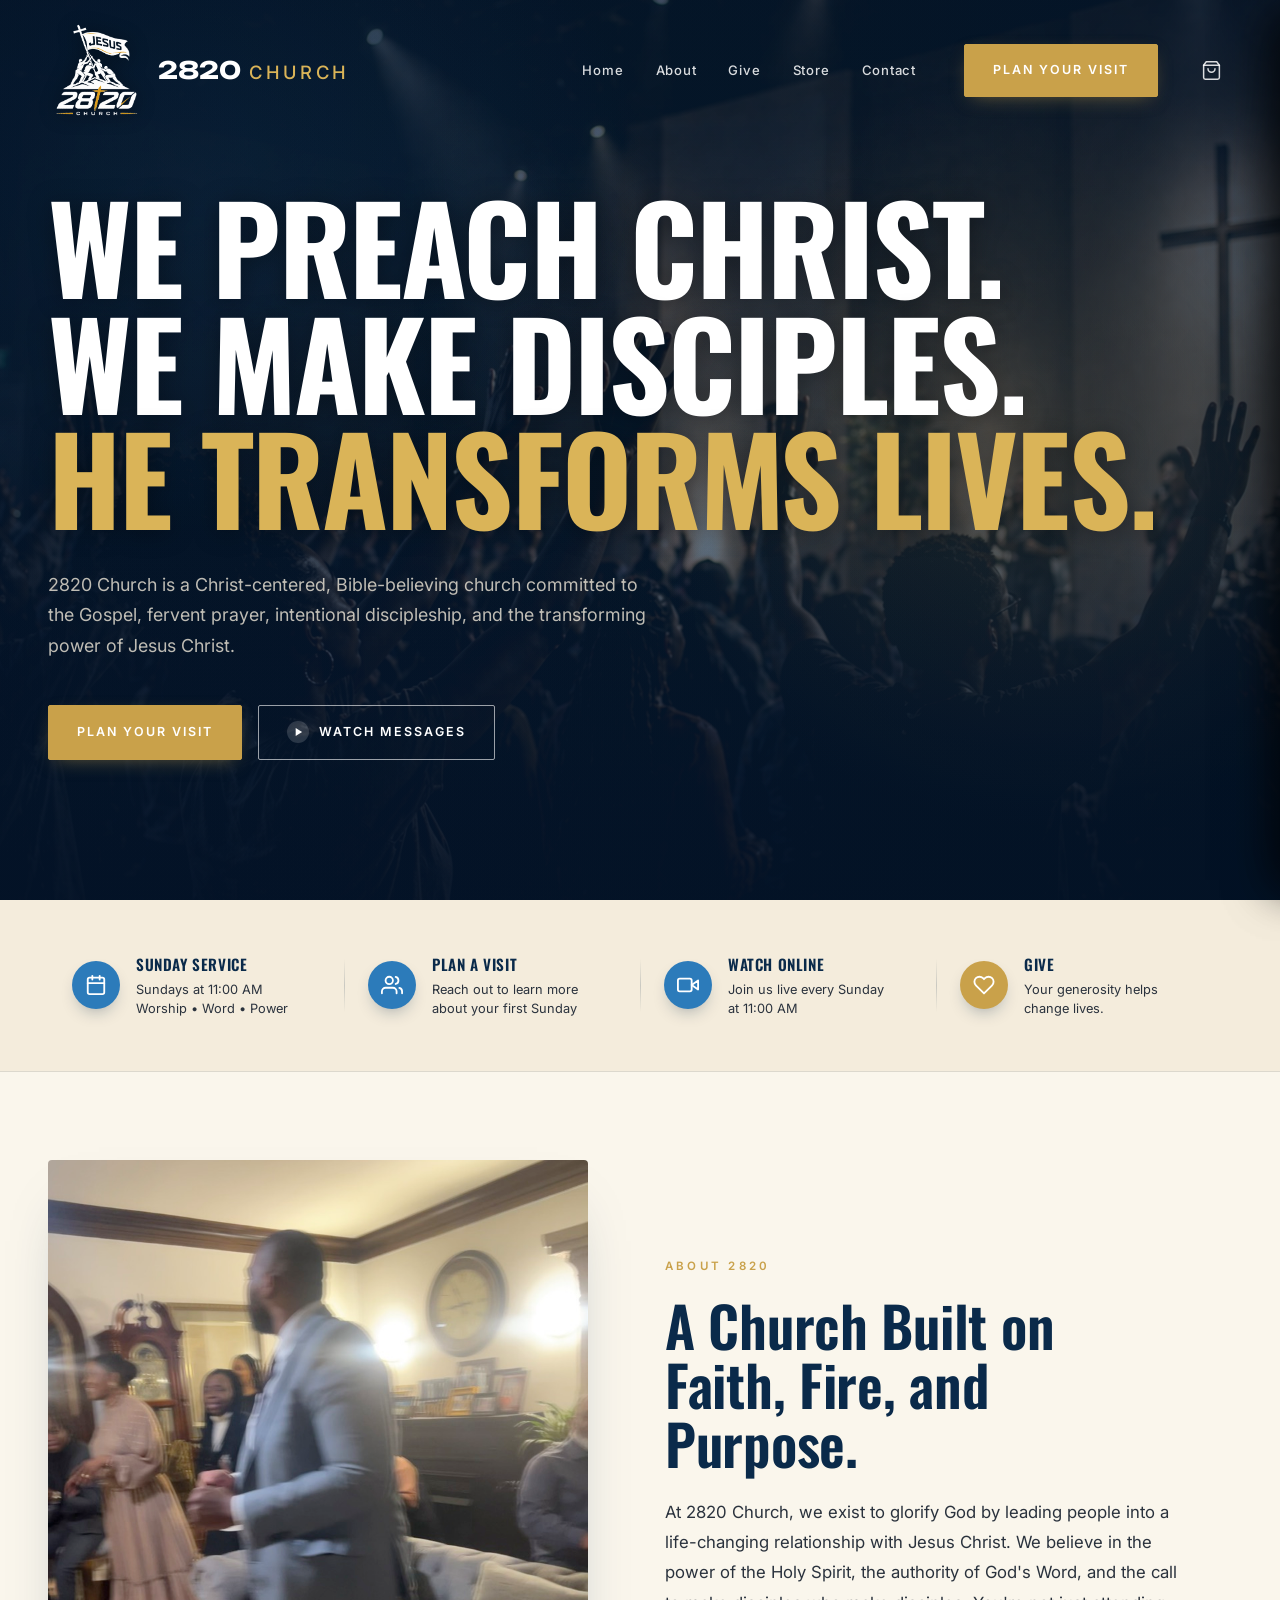
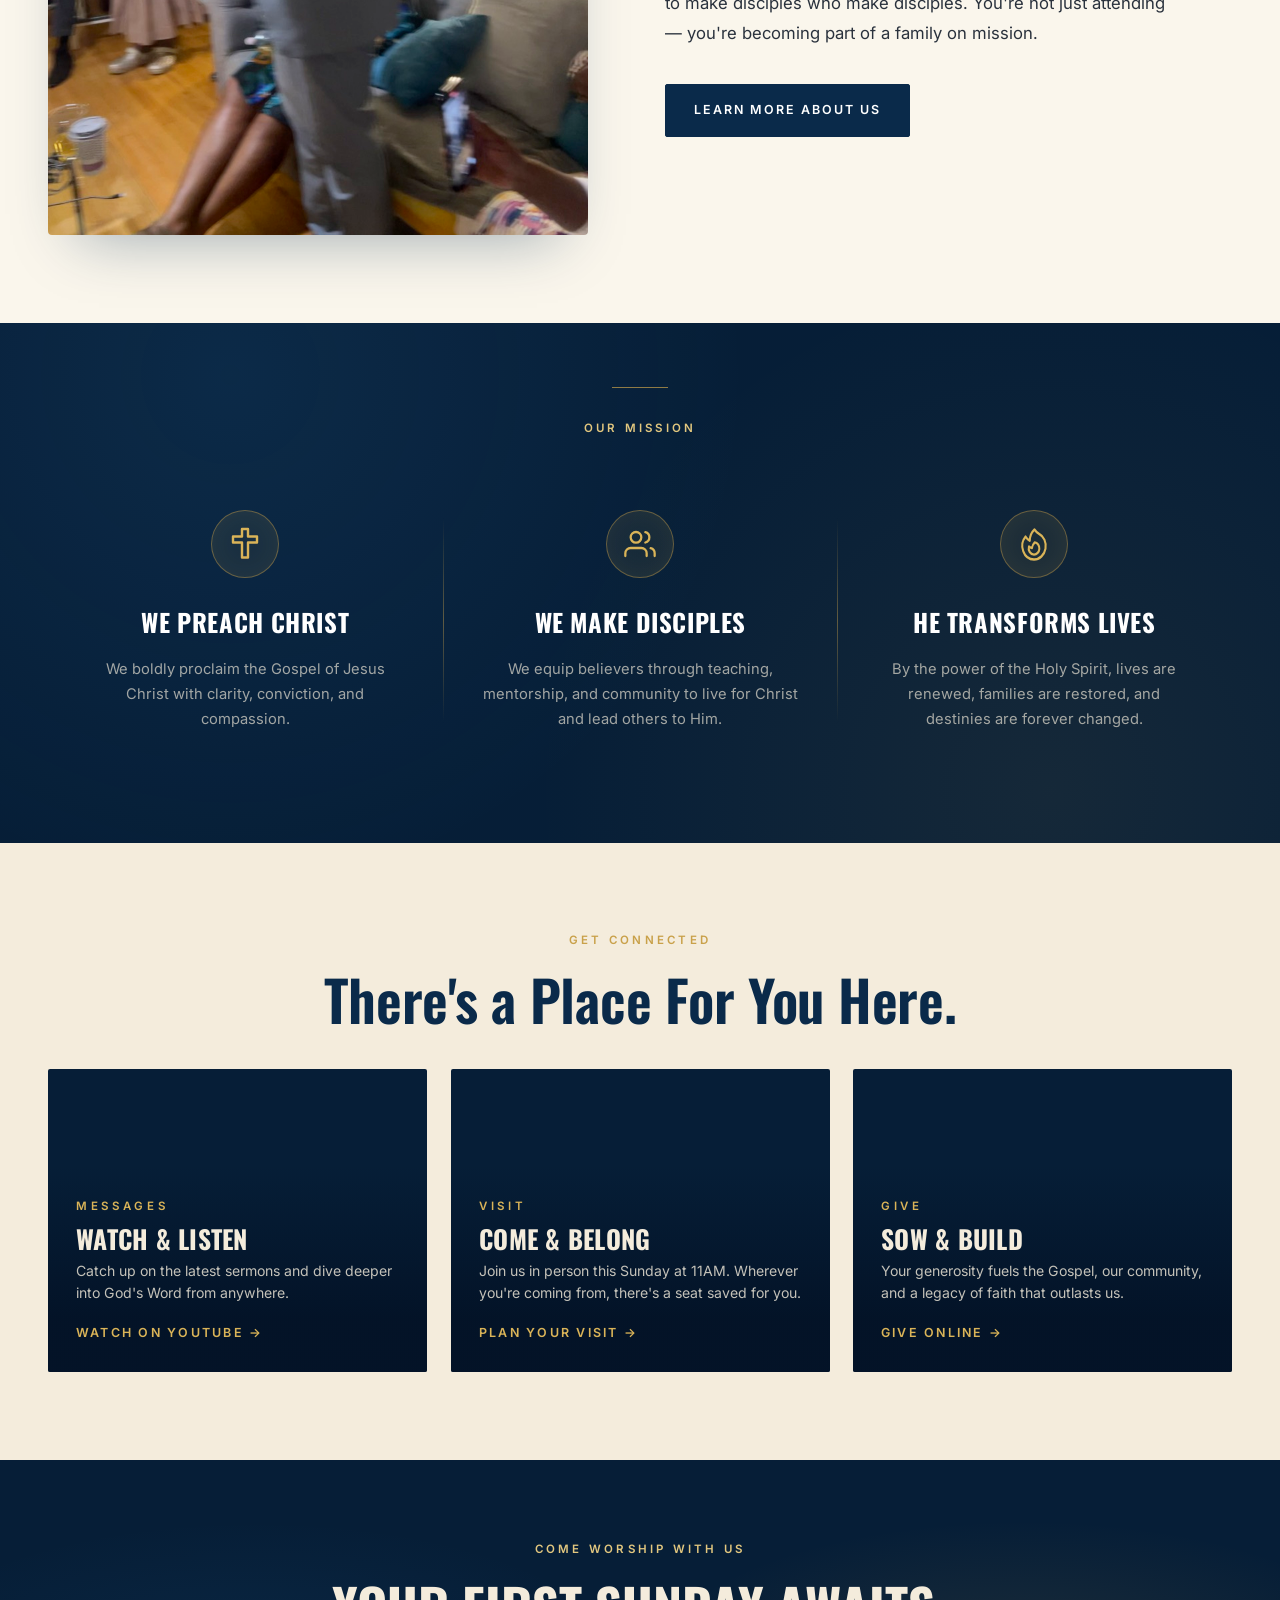
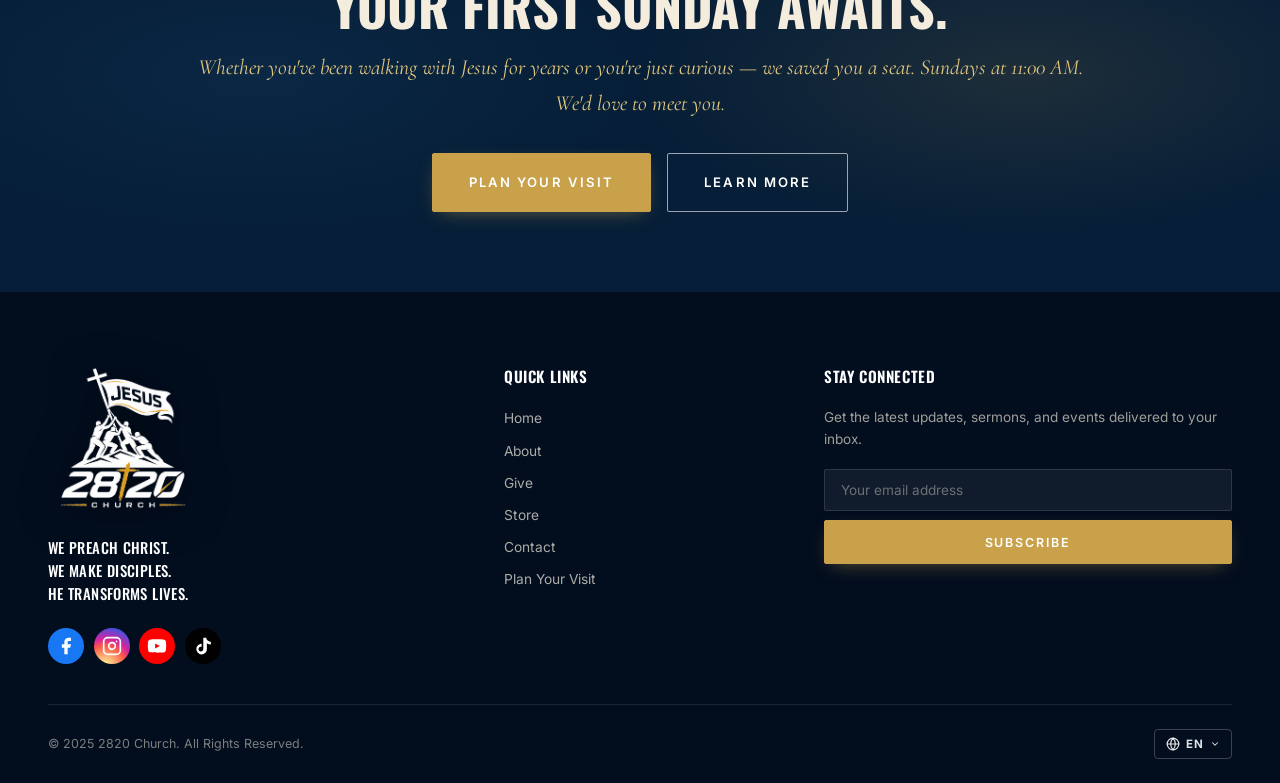
==== commit 33ca2693: "Add visible navy-tile favicon for browser tabs and search results The favicon was the white emblem o" ====
--- a/index.html
+++ b/index.html
@@ -5,8 +5,11 @@
   <meta name="viewport" content="width=device-width, initial-scale=1.0" />
   <title>2820 Church — We Preach Christ</title>
   <meta name="description" content="2820 Church is a Christ-centered, Bible-believing church committed to the Gospel, fervent prayer, intentional discipleship, and the transforming power of Jesus Christ." />
-  <link rel="icon" type="image/png" href="assets/2820-logo.png" />
-  <link rel="apple-touch-icon" href="assets/2820-logo.png" />
+  <link rel="icon" href="favicon.ico" sizes="any" />
+  <link rel="icon" type="image/png" sizes="96x96" href="assets/favicon-96.png" />
+  <link rel="icon" type="image/png" sizes="32x32" href="assets/favicon-32.png" />
+  <link rel="icon" type="image/png" sizes="16x16" href="assets/favicon-16.png" />
+  <link rel="apple-touch-icon" href="assets/apple-touch-icon.png" />
   <link rel="preconnect" href="https://fonts.googleapis.com" />
   <link rel="preconnect" href="https://fonts.gstatic.com" crossorigin />
   <link href="https://fonts.googleapis.com/css2?family=Oswald:wght@400;500;600;700&family=Inter:wght@300;400;500;600;700&family=Cormorant+Garamond:ital,wght@1,500&family=Unbounded:wght@500;600;700;800&display=swap" rel="stylesheet" />
--- a/css/styles.css
+++ b/css/styles.css
@@ -539,6 +539,7 @@
 }
 .about__image {
   aspect-ratio: 4 / 5;
+  width: 100%;
   position: relative;
   overflow: hidden;
   border-radius: 4px;
@@ -1268,14 +1269,26 @@
   display: inline-flex;
   align-items: center;
   justify-content: center;
-  background: rgba(255,255,255,0.06);
-  color: rgba(245, 239, 226, 0.7);
-  transition: background 280ms var(--ease), color 280ms var(--ease), transform 280ms var(--ease);
+  color: #fff;
+  background: rgba(255,255,255,0.08);
+  transition: transform 280ms var(--ease), box-shadow 280ms var(--ease), filter 280ms var(--ease);
+}
+/* Brand colors */
+.site-footer__social a[aria-label="Facebook"]  { background: #1877F2; }
+.site-footer__social a[aria-label="Instagram"] {
+  background: radial-gradient(circle at 30% 107%,
+    #fdf497 0%, #fdf497 5%, #fd5949 45%, #d6249f 60%, #285AEB 90%);
+}
+.site-footer__social a[aria-label="YouTube"]   { background: #FF0000; }
+.site-footer__social a[aria-label="TikTok"]    { background: #010101; }
+.site-footer__social a svg {
+  width: 20px;
+  height: 20px;
 }
 .site-footer__social a:hover {
-  background: var(--gold);
-  color: #fff;
   transform: translateY(-2px);
+  filter: brightness(1.1) saturate(1.1);
+  box-shadow: 0 10px 20px -10px rgba(0,0,0,0.55);
 }
 
 .site-footer__col-title {
@@ -1647,6 +1660,73 @@
   margin-bottom: 1rem;
 }
 .story-row__body p:last-child { margin-bottom: 0; }
+
+/* ── Pastor feature (Leadership) ── */
+.pastor-feature {
+  display: grid;
+  grid-template-columns: 0.82fr 1.18fr;
+  gap: 3.5rem;
+  align-items: start;
+  max-width: 1080px;
+  margin: 0 auto;
+}
+.pastor-feature__media {
+  position: relative;
+  border-radius: 3px;
+  overflow: hidden;
+  background: var(--navy-deep);
+  box-shadow: 0 34px 64px -34px rgba(3, 18, 38, 0.55);
+  position: sticky;
+  top: 110px;
+}
+.pastor-feature__img {
+  display: block;
+  width: 100%;
+  height: auto;
+}
+.pastor-feature__plate {
+  position: absolute;
+  left: 0; right: 0; bottom: 0;
+  padding: 3rem 1.85rem 1.5rem;
+  background: linear-gradient(180deg, rgba(3, 18, 38, 0) 0%, rgba(3, 18, 38, 0.88) 100%);
+}
+.pastor-feature__name {
+  font-family: 'Oswald', sans-serif;
+  font-weight: 700;
+  text-transform: uppercase;
+  letter-spacing: 0.01em;
+  font-size: clamp(1.25rem, 2vw, 1.55rem);
+  color: #fff;
+  line-height: 1.1;
+  margin: 0 0 0.35rem;
+}
+.pastor-feature__role {
+  font-family: 'Inter', sans-serif;
+  font-weight: 600;
+  font-size: 0.74rem;
+  letter-spacing: 0.24em;
+  text-transform: uppercase;
+  color: var(--gold);
+  margin: 0;
+}
+.pastor-feature__bio p {
+  font-size: 1rem;
+  line-height: 1.85;
+  color: var(--ink-soft);
+  margin-bottom: 1.15rem;
+}
+.pastor-feature__bio p:last-child { margin-bottom: 0; }
+@media (max-width: 860px) {
+  .pastor-feature {
+    grid-template-columns: 1fr;
+    gap: 2rem;
+  }
+  .pastor-feature__media {
+    position: static;
+    max-width: 380px;
+    margin: 0 auto;
+  }
+}
 
 /* ============================================================
    MESSAGES (sermons archive)
@@ -2071,7 +2151,7 @@
 }
 .product-card:hover { transform: translateY(-4px); }
 .product-card__img {
-  aspect-ratio: 1 / 1.05;
+  aspect-ratio: 1 / 1;
   background: var(--cream-warm);
   background-size: cover; background-position: center;
   border-radius: 2px;
@@ -3446,9 +3526,9 @@
 ============================================================ */
 .store-grid {
   display: grid;
-  grid-template-columns: repeat(2, 1fr);
+  grid-template-columns: repeat(3, 1fr);
   gap: 2rem;
-  max-width: 860px;
+  max-width: 1180px;
   margin: 0 auto;
 }
 .store-card {
@@ -3473,7 +3553,7 @@
 }
 /* reuse .product-card__img base (bg-size/placeholder) but reshape */
 .store-card__img {
-  aspect-ratio: 1 / 1.08;
+  aspect-ratio: 1 / 1;
   margin-bottom: 0;
   border-radius: 0;
 }
@@ -3572,7 +3652,7 @@
 /* Gallery */
 .product-gallery { position: sticky; top: 118px; }
 .product-gallery__main {
-  aspect-ratio: 4 / 5;
+  aspect-ratio: 1 / 1;
   margin-bottom: 0;
   border-radius: 6px;
   border: 1px solid var(--line);
@@ -3778,6 +3858,9 @@
   .product-info { max-width: 540px; margin: 0 auto; }
   .product-actions__btn { max-width: none; }
 }
+@media (max-width: 900px) {
+  .store-grid { grid-template-columns: repeat(2, 1fr); max-width: 860px; }
+}
 @media (max-width: 560px) {
   .store-grid { grid-template-columns: 1fr; gap: 1.5rem; max-width: 420px; }
 }
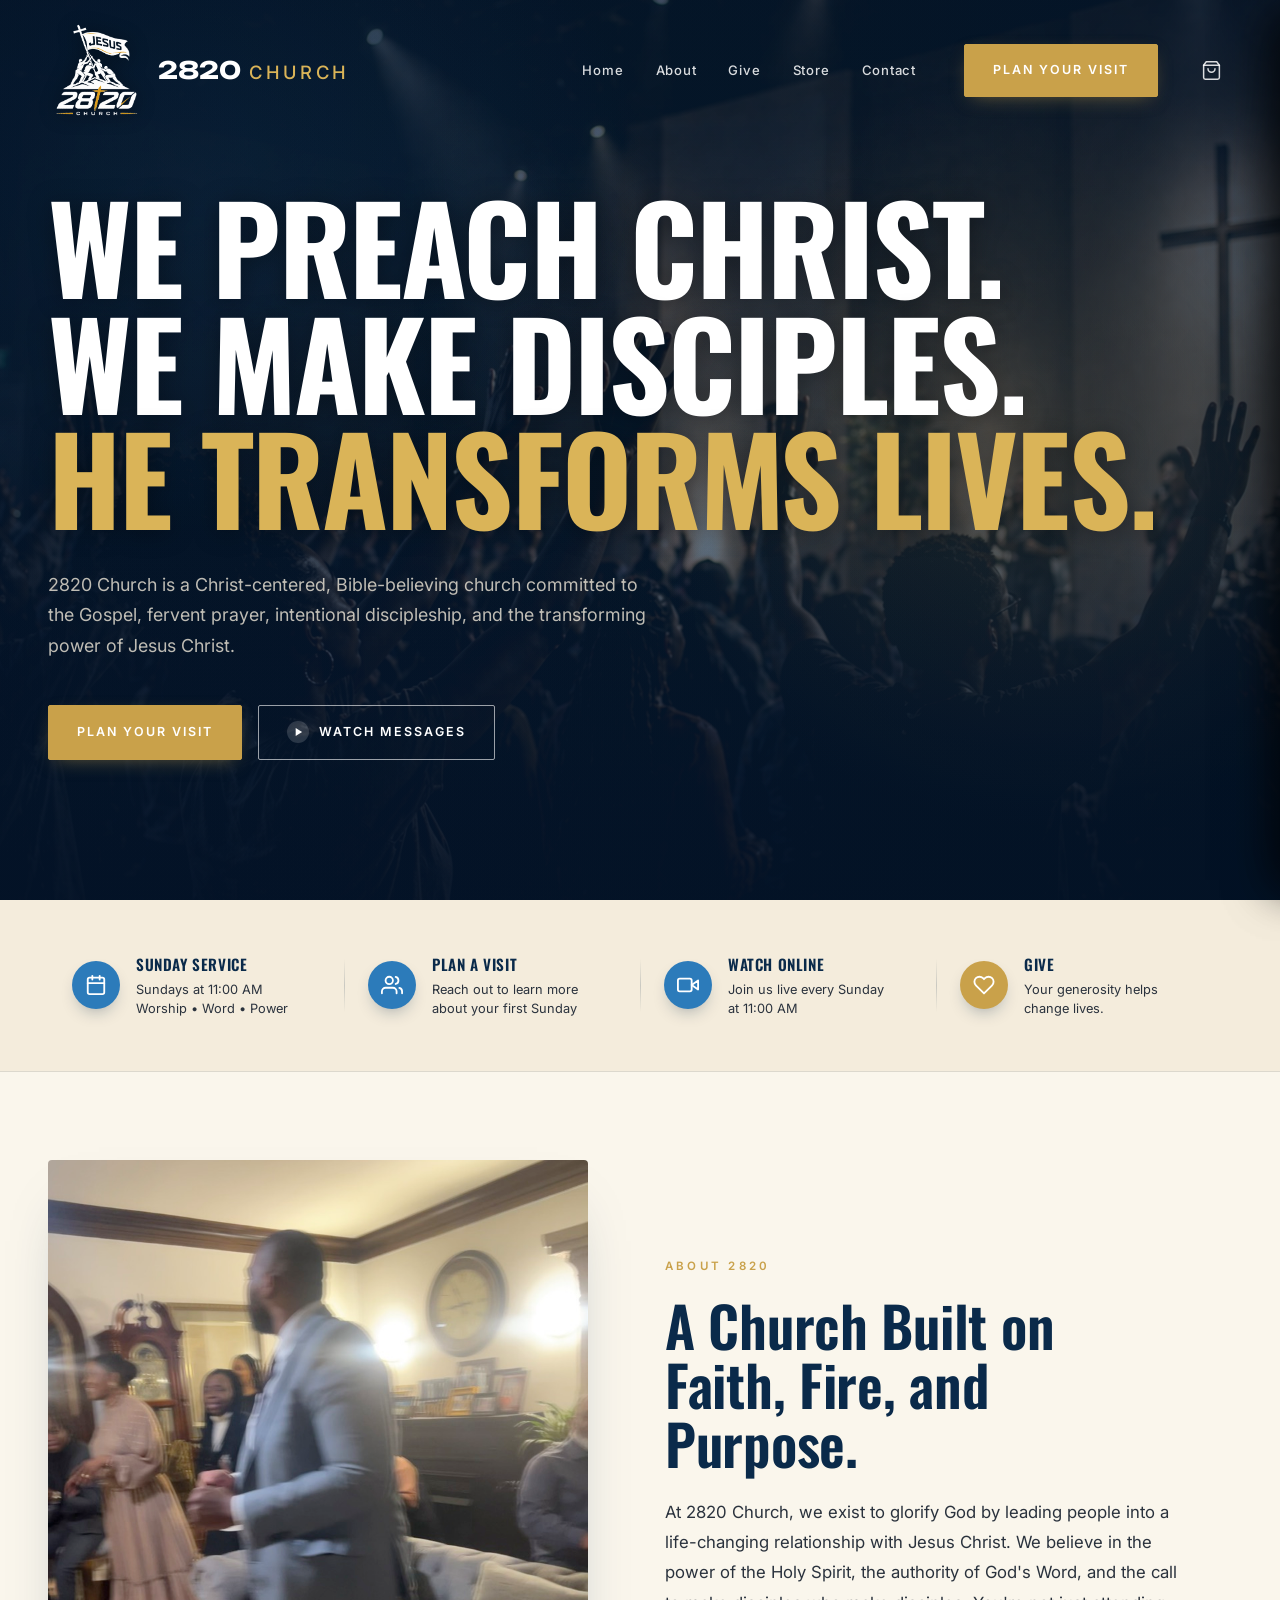
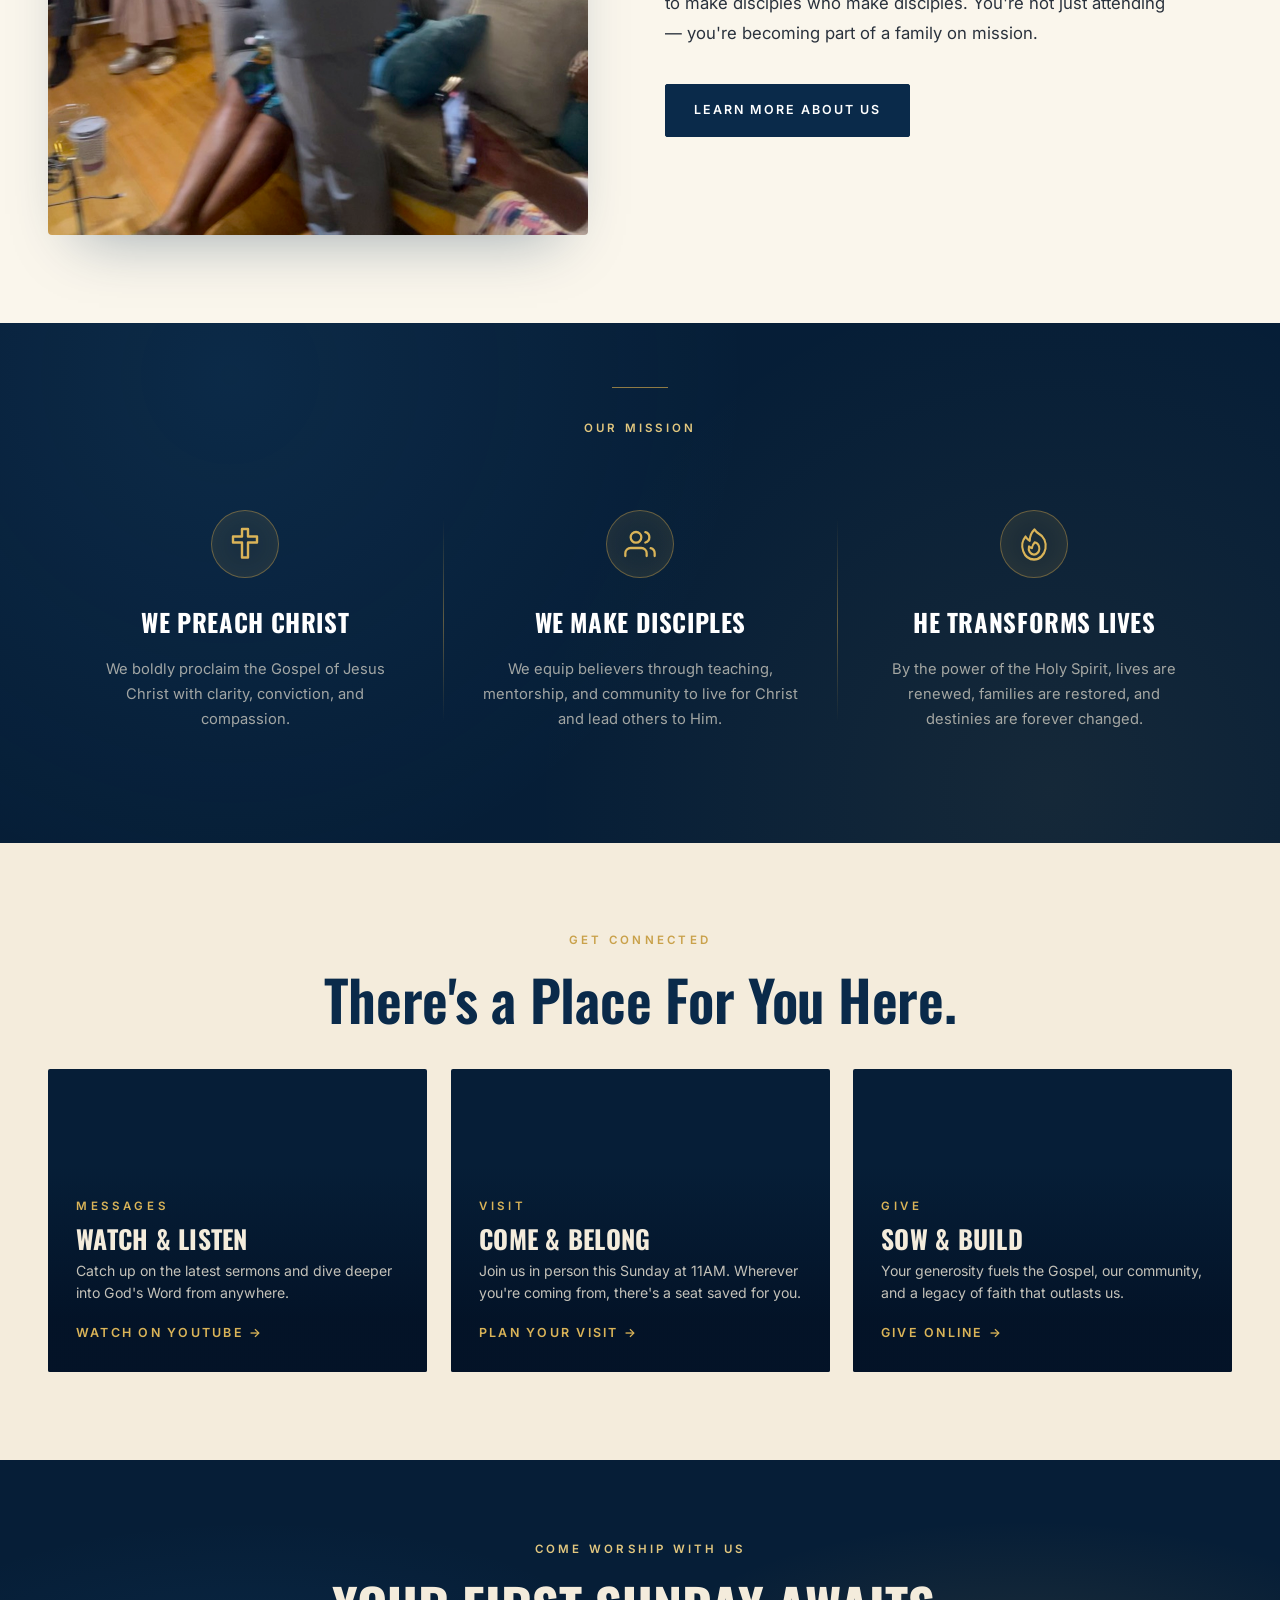
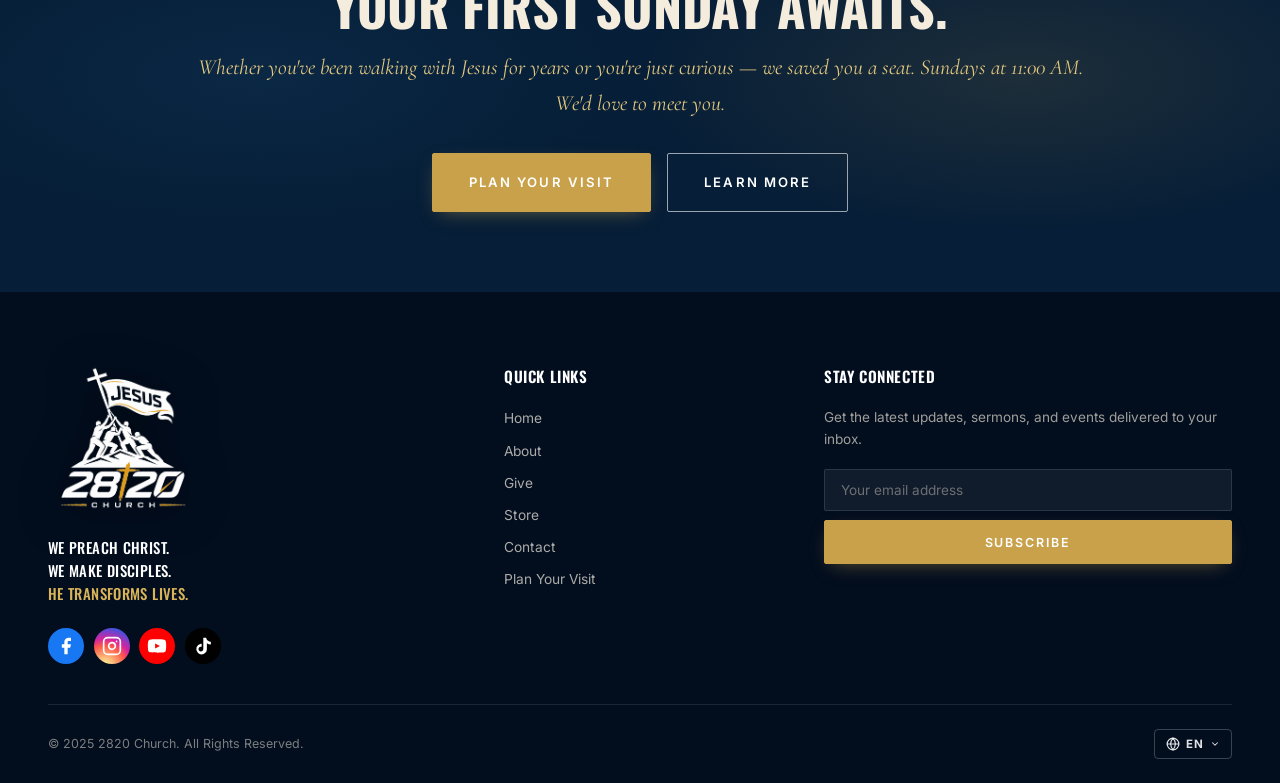
==== commit fa08470a: "Gold the footer tagline's third line to match the hero Wrap "He transforms lives." in a gold accent " ====
--- a/index.html
+++ b/index.html
@@ -289,7 +289,7 @@
         <p class="site-footer__tagline">
           We preach Christ.<br>
           We make disciples.<br>
-          He transforms lives.
+          <span class="site-footer__tagline-accent">He transforms lives.</span>
         </p>
         <div class="site-footer__social" aria-label="Social media">
           <a href="https://www.facebook.com/2820church" target="_blank" rel="noopener noreferrer" aria-label="Facebook"><svg width="14" height="14" viewBox="0 0 24 24" fill="currentColor"><path d="M18 2h-3a5 5 0 0 0-5 5v3H7v4h3v8h4v-8h3l1-4h-4V7a1 1 0 0 1 1-1h3z"/></svg></a>
--- a/css/styles.css
+++ b/css/styles.css
@@ -1258,6 +1258,9 @@
   letter-spacing: 0.025em;
   text-transform: uppercase;
   margin-bottom: 1.5rem;
+}
+.site-footer__tagline-accent {
+  color: var(--gold-bright);
 }
 .site-footer__social {
   display: flex;
